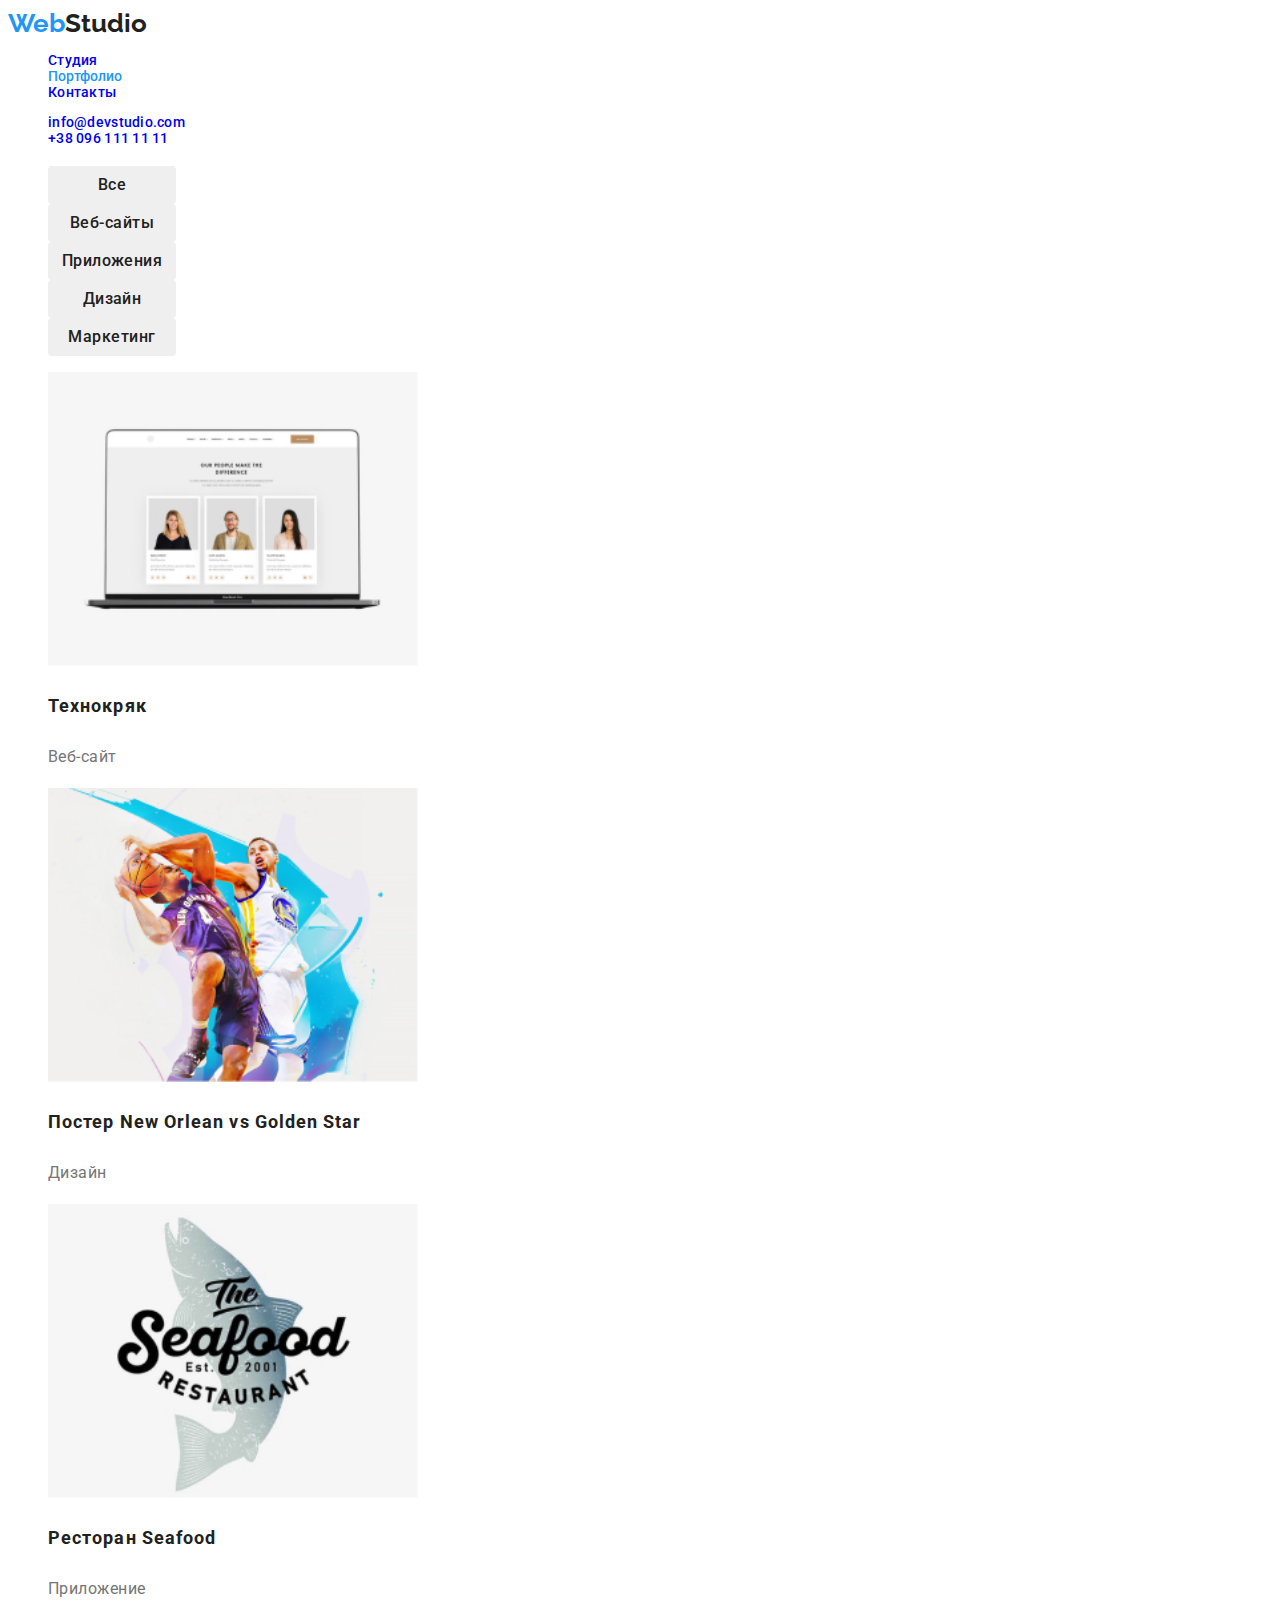
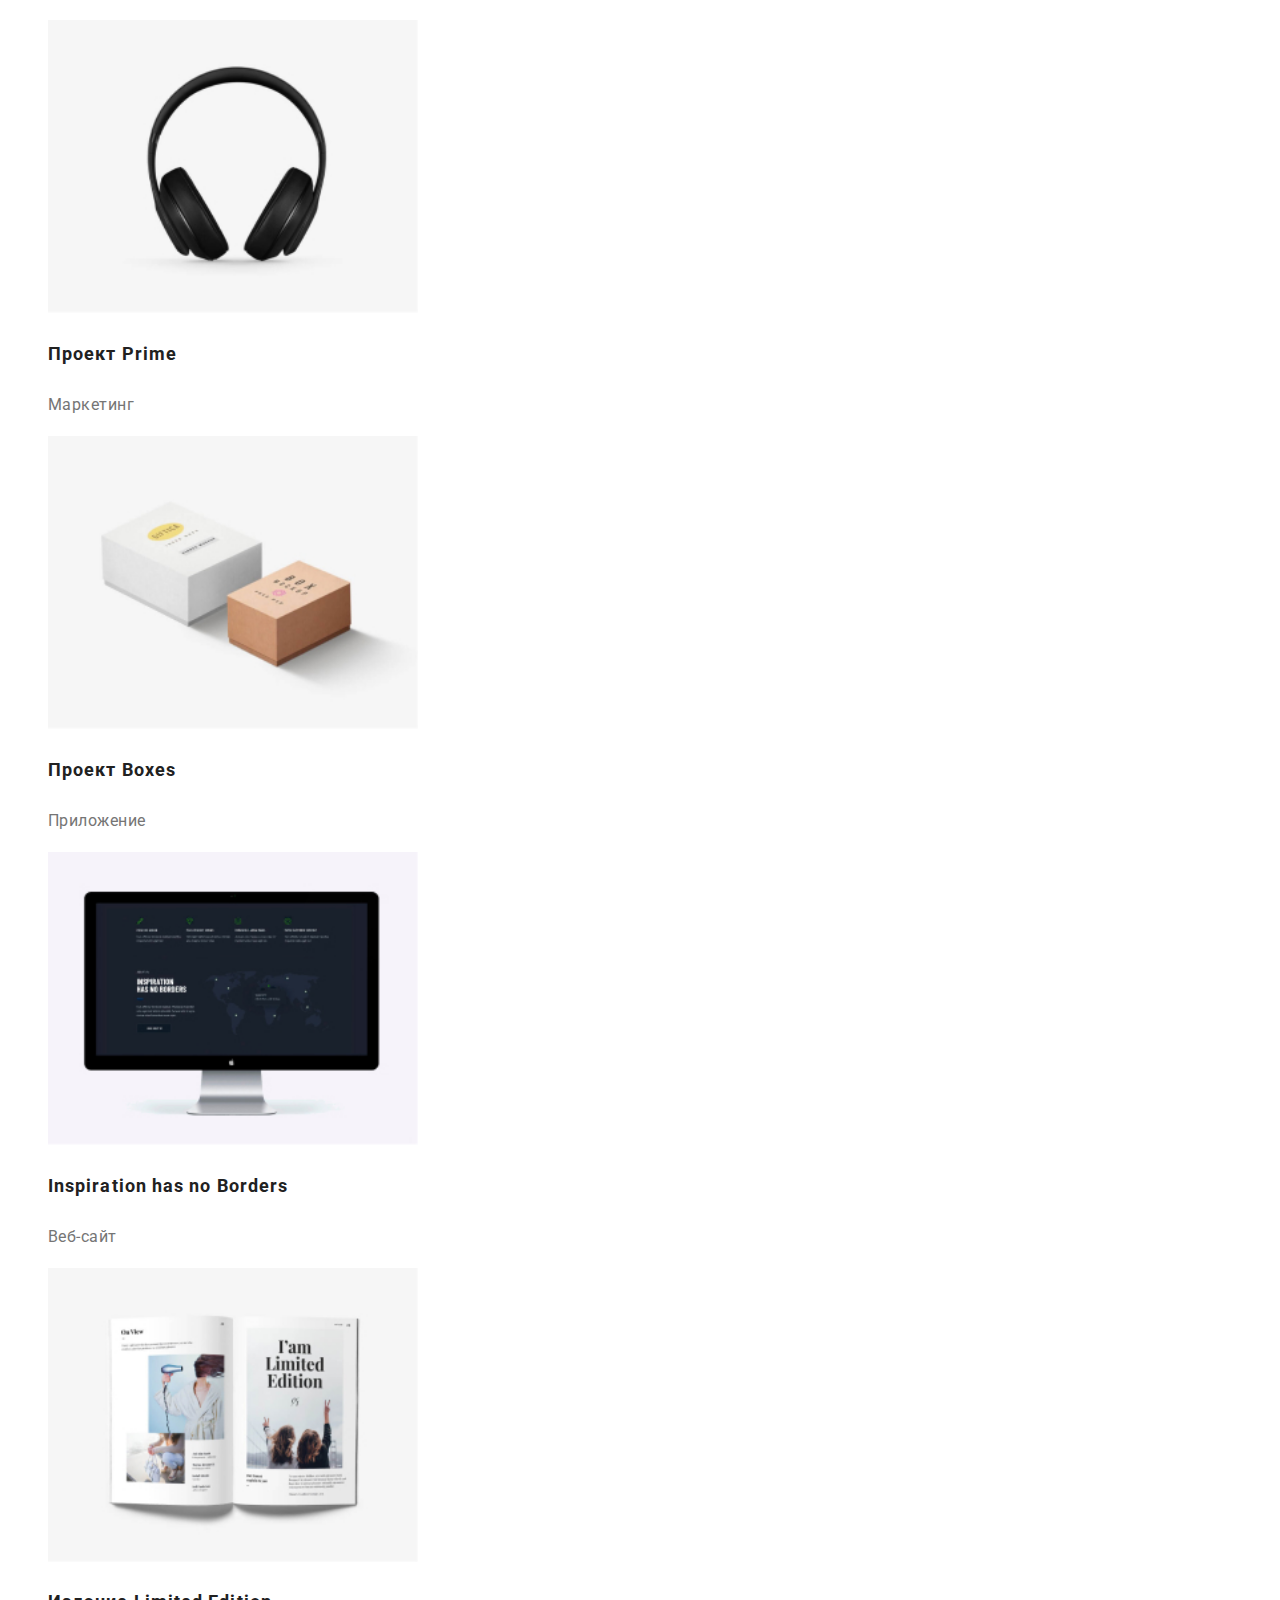
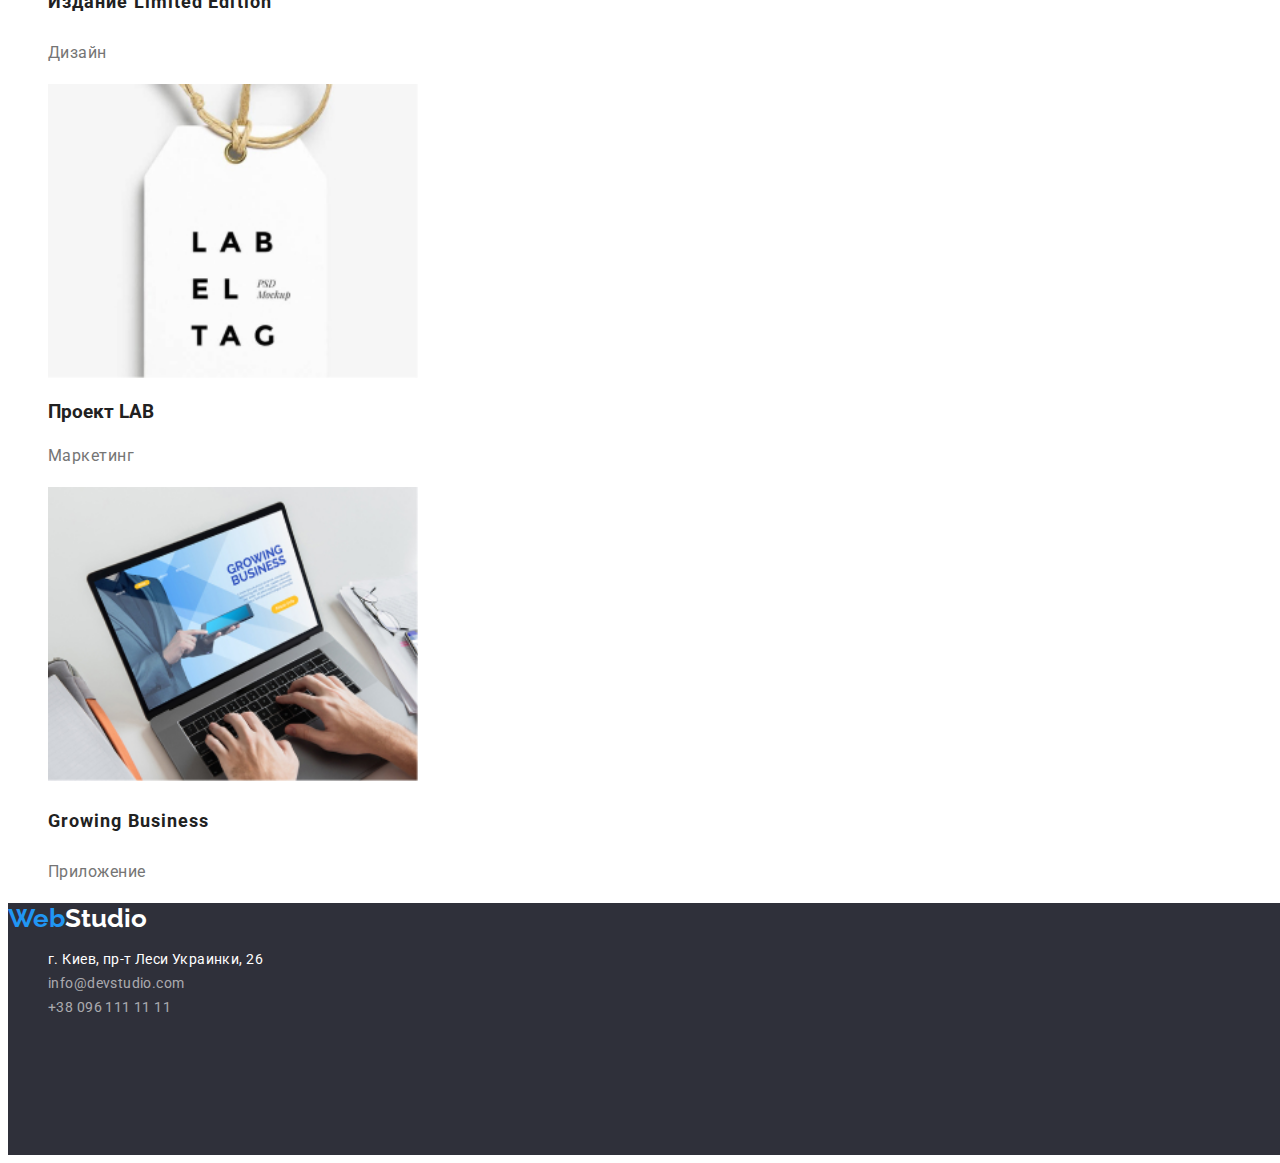
==== portfolio.html @ 44253e72 "hw2 push" ====
<!DOCTYPE html>
<html lang="ru">

<head>
    <meta charset="UTF-8">
    <meta http-equiv="X-UA-Compatible" content="IE=edge">
    <meta name="viewport" content="width=device-width, initial-scale=1.0">
    <link rel="preconnect" href="https://fonts.googleapis.com">
    <link rel="preconnect" href="https://fonts.gstatic.com" crossorigin>
    <link
        href="https://fonts.googleapis.com/css2?family=Raleway:wght@700&family=Roboto:wght@400;500;700;900&display=swap"
        rel="stylesheet">
    <link rel="stylesheet" href="./css/styles.css">
    <title>Document</title>

</head>

<body class="body">
    <header>
        <a class="logo" href="./index.html"><span class="logopart">Web</span>Studio</a>
        <nav>
            <ul class="site-nav">
                <li>
                    <a class="link" href="./index.html">Студия</a>
                </li>
                <li>
                    <a class="link-active" href="./portfolio.html">Портфолио</a>
                </li>
                <li>
                    <a class="link" href="#">Контакты</a>
                </li>
            </ul>
        </nav>
        <ul class="contacts">
            <li>
                <a class="link" href="mailto:info@devstudio.com">info@devstudio.com</a>
            </li>
            <li>
                <a class="link" href="tel:+380961111111">+38 096 111 11 11</a>
            </li>
        </ul>
    </header>

    <main>
        <section>
            <h2>
                <!-- some logic text -->
            </h2>
            <ul class="list">
                <li>
                    <button class="button" type="button">Все</button>
                </li>
                <li>
                    <button class="button" type="button">Веб-сайты</button>
                </li>
                <li>
                    <button class="button" type="button">Приложения</button>
                </li>
                <li>
                    <button class="button" type="button">Дизайн</button>
                </li>
                <li>
                    <button class="button" type="button">Маркетинг</button>
                </li>
            </ul>
        </section>

        <section>
            <ul class="list">
                <li>
                    <img src="./images/technocrack.jpg" alt="лаптоп с открытым вебсайтом" width="370" height="294">
                    <h3 class="card-name">Технокряк</h3>
                    <p class="cards-descr">Веб-сайт</p>
                </li>
                <li>
                    <img src="./images/basketball.jpg" alt="баскетболисты команд New Orlean и Golden Star в прыжке"
                        width="370" height="294">
                    <h3 class="card-name">Постер New Orlean vs Golden Star</h3>
                    <p class="cards-descr">Дизайн</p>
                </li>
                <li>
                    <img src="./images/seafood.jpg" alt="лого ресторана в виде рыбы" width="370" height="294">
                    <h3 class="card-name">Ресторан Seafood</h3>
                    <p class="cards-descr">Приложение</p>
                </li>
                <li>
                    <img src="./images/prime.jpg" alt="полноразмерные черные наушники-чаши" width="370" height="294">
                    <h3 class="card-name">Проект Prime</h3>
                    <p class="cards-descr">Маркетинг</p>
                </li>
                <li>
                    <img src="./images/boxes.jpg" alt="две упаковочные коробки" width="370" height="294">
                    <h3 class="card-name">Проект Boxes</h3>
                    <p class="cards-descr">Приложение</p>
                </li>
                <li>
                    <img src="./images/inspirationsite.jpg" alt="настольный компьютер моноблок с открытым сайтом"
                        width="370" height="294">
                    <h3 class="card-name">Inspiration has no Borders</h3>
                    <p class="cards-descr">Веб-сайт</p>
                </li>
                <li>
                    <img src="./images/limited-edition.jpg" alt="открытый журнал на столе" width="370" height="294">
                    <h3 class="card-name">Издание Limited Edition</h3>
                    <p class="cards-descr">Дизайн</p>
                </li>
                <li>
                    <img src="./images/lab-project.jpg" alt="таг-хенгер с надписью LAB" width="370" height="294">
                    <h3>Проект LAB</h3>
                    <p class="cards-descr">Маркетинг</p>
                </li>
                <li>
                    <img src="./images/growing-business.jpg" alt="руки при работе на лаптопе" width="370" height="294">
                    <h3 class="card-name">Growing Business</h3>
                    <p class="cards-descr">Приложение</p>
                </li>
            </ul>
        </section>
    </main>

    <footer class="footer">
        <a class="logowhite" href="./index.html"><span class="logopart">Web</span>Studio</a>
        <address>
            <ul class="address">
                <li>
                    <a class="address-content" href="http://goo.gl/maps/xrkZVFb56eWxWtfe7" target="_blank"
                        rel="noopener noreferrer">г. Киев,
                        пр-т Леси Украинки, 26</a>
                </li>
                <li>
                    <a class="address-content-secondary" href="mailto:info@devstudio.com">info@devstudio.com</a>
                </li>
                <li>
                    <a class="address-content-secondary" href="tel:+380961111111">+38 096 111 11 11</a>
                </li>
            </ul>
        </address>
    </footer>
</body>

</html>
---- css/styles.css ----
:root {
    --brand-color: #212121;
    --brand-color-hover: #2196F3;
    --brand-color-secondary: #757575;
    --brand-background-color: #2F303A;
    --brand-color-on-background: #ffffff;
}

.header {
    width: 1600px;
    height: 80px;
    left: 0px;
    top: 0px;
}

.body {
    font-family: 'Roboto';
    color: var(--brand-color);
}

.logo {
    color: var(--brand-color);
    font-family: raleway;
    font-weight: 700;
    font-size: 26px;
    text-decoration: none;

}

.logowhite {
    color: var(--brand-color-on-background);
    font-family: raleway;
    font-weight: 700;
    font-size: 26px;
    text-decoration: none;
}

.logopart {
    color: var(--brand-color-hover);
    font-family: raleway;
    font-weight: 700;
    font-size: 26px;
    text-decoration: none;
}

.list {
    list-style: none;
    list-style-type: none;
    text-decoration: none;
}

.link {
    list-style: none;
    list-style-type: none;
    text-decoration: none;
    font-family: 'Roboto';
    font-style: normal;
    font-weight: 500;
    font-size: 14px;
    line-height: 16px;
    letter-spacing: 0.02em;
}

.link:hover {
    color: var(--brand-color-hover);
}

.link:focus {
    color: var(--brand-color-hover);
}

.link-active {
    color: var(--brand-color-hover);
    list-style: none;
    list-style-type: none;
    text-decoration: none;
}

.button {
    color: var(--brand-color);
    font-family: 'Roboto';
    font-style: normal;
    border: none;
    width: 128px;
    height: 38px;
    left: 576px;
    top: 174px;
    border-radius: 4px;
    font-weight: 500;
    font-size: 16px;
    line-height: 26px;
    text-align: center;
    letter-spacing: 0.03em;
}

.button:hover {
    background-color: var(--brand-color-hover);
    color: var(--brand-color-on-background);
    box-shadow: 0px 3px 1px rgba(0, 0, 0, 0.1), 0px 1px 2px rgba(0, 0, 0, 0.08), 0px 2px 2px rgba(0, 0, 0, 0.12);
    border-radius: 4px;
    cursor: pointer;
}

.button:focus {
    color: var(--brand-color-on-background);
    background-color: var(--brand-color-hover);
}

.site-nav {
    font-weight: 500;
    font-size: 14px;
    list-style-type: none;

}

.contacts {
    font-weight: 500;
    font-size: 14px;
    text-decoration: none;
    list-style-type: none;

}

.hero {
    width: 1600px;
    height: 600px;
    left: 0px;
    top: 80px;
    background: var(--brand-background-color);
    color: var(--brand-color-on-background);
}

.hero-text {
    position: absolute;
    width: 696px;
    height: 120px;
    left: 452px;
    top: 280px;
    font-family: 'Roboto';
    font-style: normal;
    font-weight: 900;
    font-size: 44px;
    line-height: 60px;
    text-align: center;
    letter-spacing: 0.06em;
    text-transform: uppercase;
    color: var(--brand-color-on-background)
}

.place-order {
    font-family: Roboto;
    font-weight: 700;
    font-size: 16px;
    border: none;
    position: absolute;
    width: 200px;
    height: 50px;
    left: 700px;
    top: 430px;
    background-color: var(--brand-color-hover);
    color: #ffffff;
    border-radius: 4px;
}

.place-order:hover {
    background-color: var(--brand-color-hover);
    color: #ffffff;
    box-shadow: 0px 3px 1px rgba(0, 0, 0, 0.1), 0px 1px 2px rgba(0, 0, 0, 0.08), 0px 2px 2px rgba(0, 0, 0, 0.12);
    border-radius: 4px;
    cursor: pointer;
}

.place-order:focus {
    background-color: var(--brand-color-hover);
    color: #ffffff;
    box-shadow: 0px 3px 1px rgba(0, 0, 0, 0.1), 0px 1px 2px rgba(0, 0, 0, 0.08), 0px 2px 2px rgba(0, 0, 0, 0.12);
    border-radius: 4px;
}

.qualities {
    font-weight: 700;
    font-size: 14px;
    list-style-type: none;
    color: var(--brand-color);

}

.qualities-descr {
    font-weight: 400;
    font-size: 14px;
    color: var(--brand-color-secondary);
}

.team {
    font-weight: 500;
    font-size: 16px;
}

.position {
    font-weight: 400;
    font-size: 16px;
    color: var(--brand-color-secondary);
}

.footer {
    width: 1600px;
    height: 252px;
    left: 0px;
    top: 2097px;
    background-color: var(--brand-background-color);
    text-decoration: none;
    list-style: none;
    list-style-type: none;
}

.address {
    list-style: none;
    list-style-type: none;
    text-decoration: none;
    color: var(--brand-color-on-background);
    font-weight: 400;
    font-size: 14px;
    line-height: 24px;
    letter-spacing: 0.03em;
}

.address-content {
    color: var(--brand-color-on-background);
    list-style: none;
    list-style-type: none;
    font-style: normal;
    text-decoration: none;
    font-weight: 400;
    font-size: 14px;
    line-height: 24px;
    letter-spacing: 0.03em;
}

.address-content:hover {
    color: var(--brand-color-hover);
}

.address-content:focus {
    color: var(--brand-color-hover);
}

.address-content-secondary {
    color: rgba(255, 255, 255, 0.6);
    list-style: none;
    list-style-type: none;
    font-style: normal;
    text-decoration: none;
    font-weight: 400;
    font-size: 14px;
    line-height: 24px;
    letter-spacing: 0.03em;
}

.address-content-secondary:hover {
    color: var(--brand-color-hover);
}

.address-content-secondary:focus {
    color: var(--brand-color-hover);
}

.card-name {
    font-family: 'Roboto';
    font-style: normal;
    font-weight: 700;
    font-size: 18px;
    line-height: 36px;
    letter-spacing: 0.06em;
}

.cards-descr {
    font-family: 'Roboto';
    font-style: normal;
    font-weight: 400;
    font-size: 16px;
    line-height: 30px;
    letter-spacing: 0.03em;
    color: var(--brand-color-secondary);
}
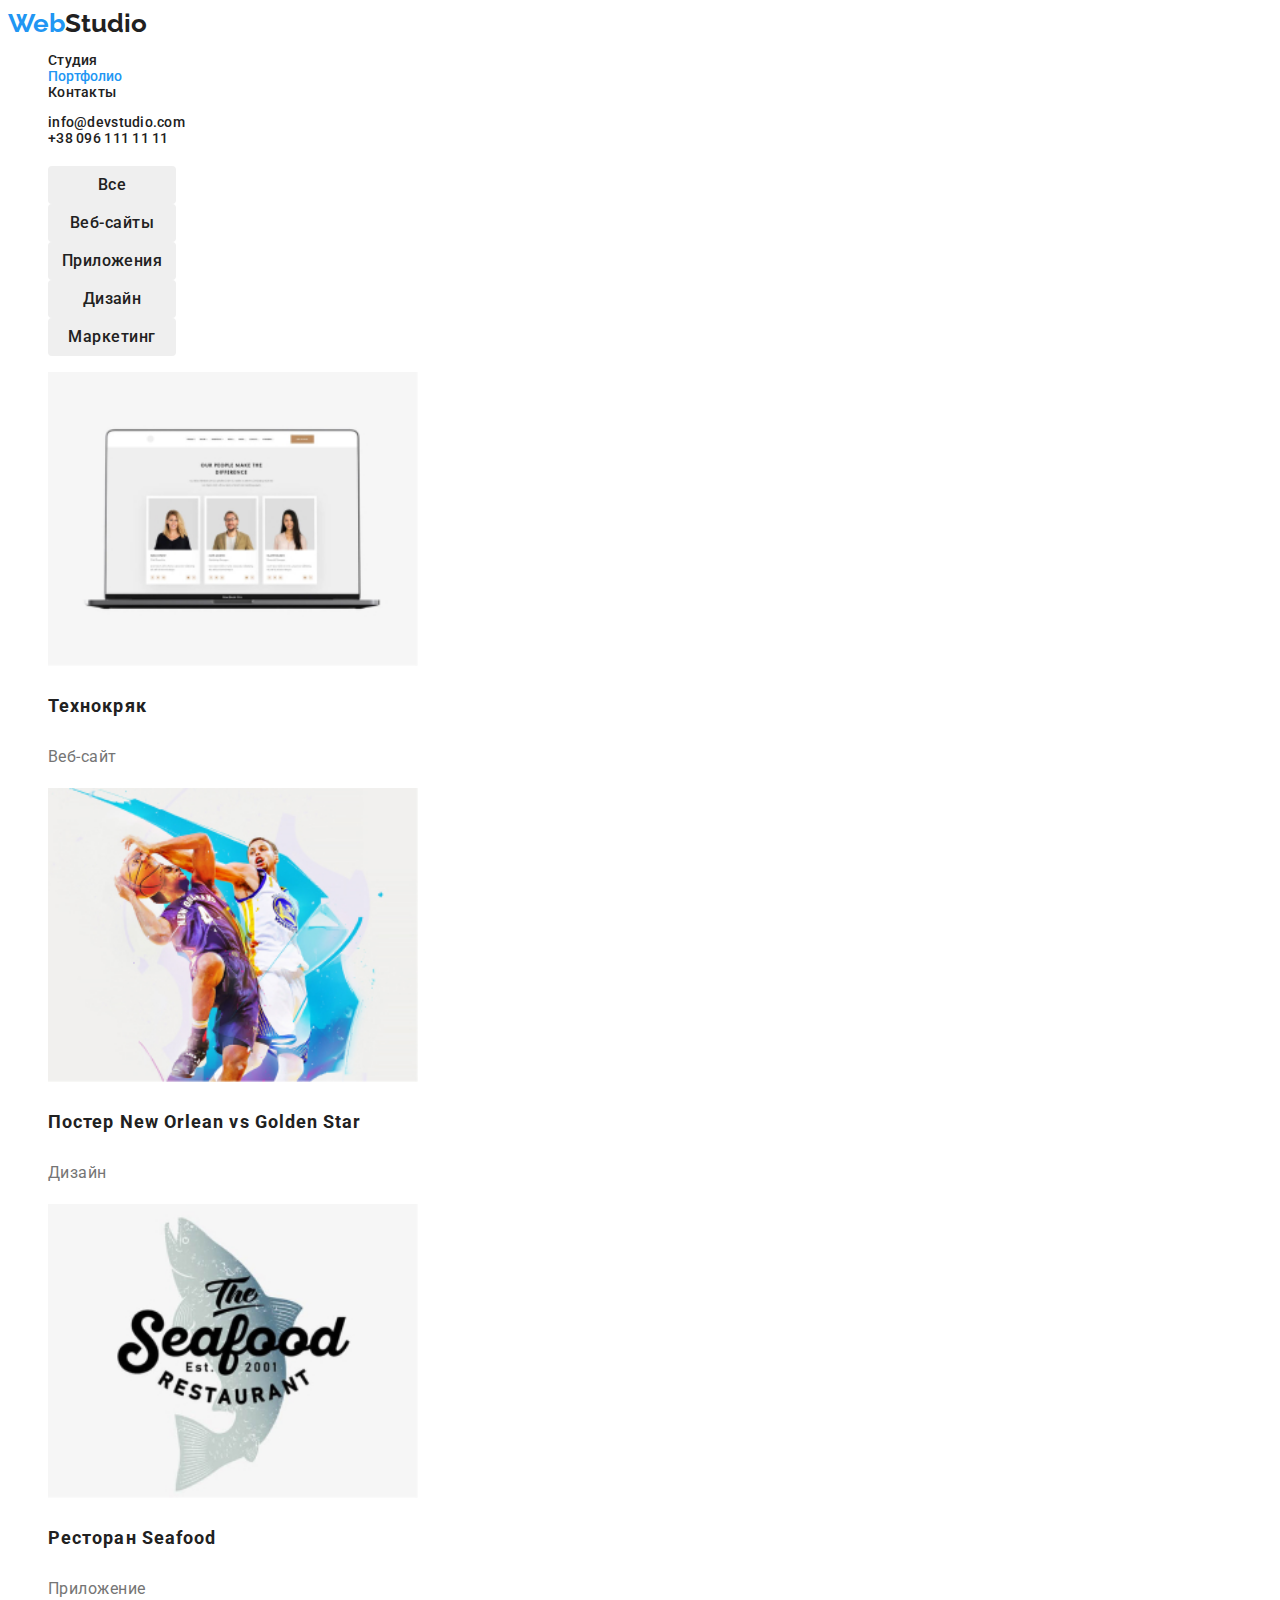
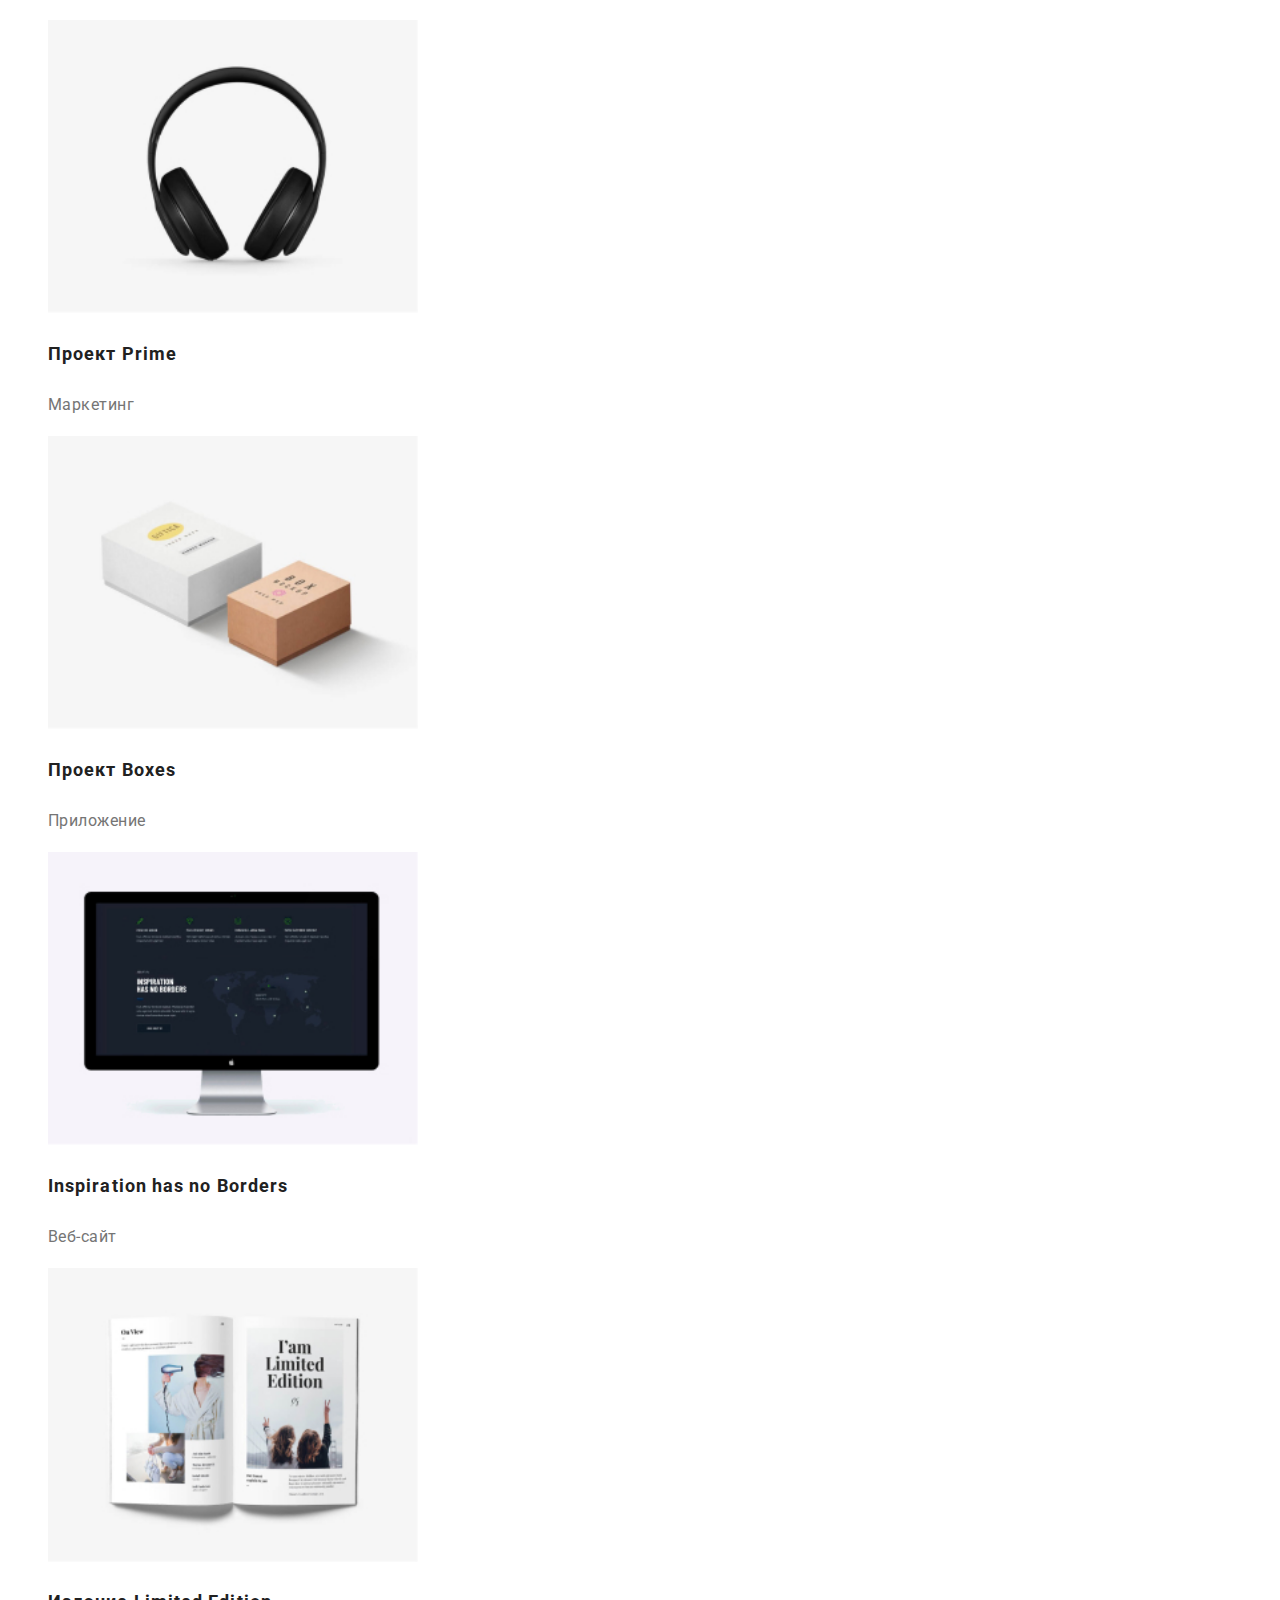
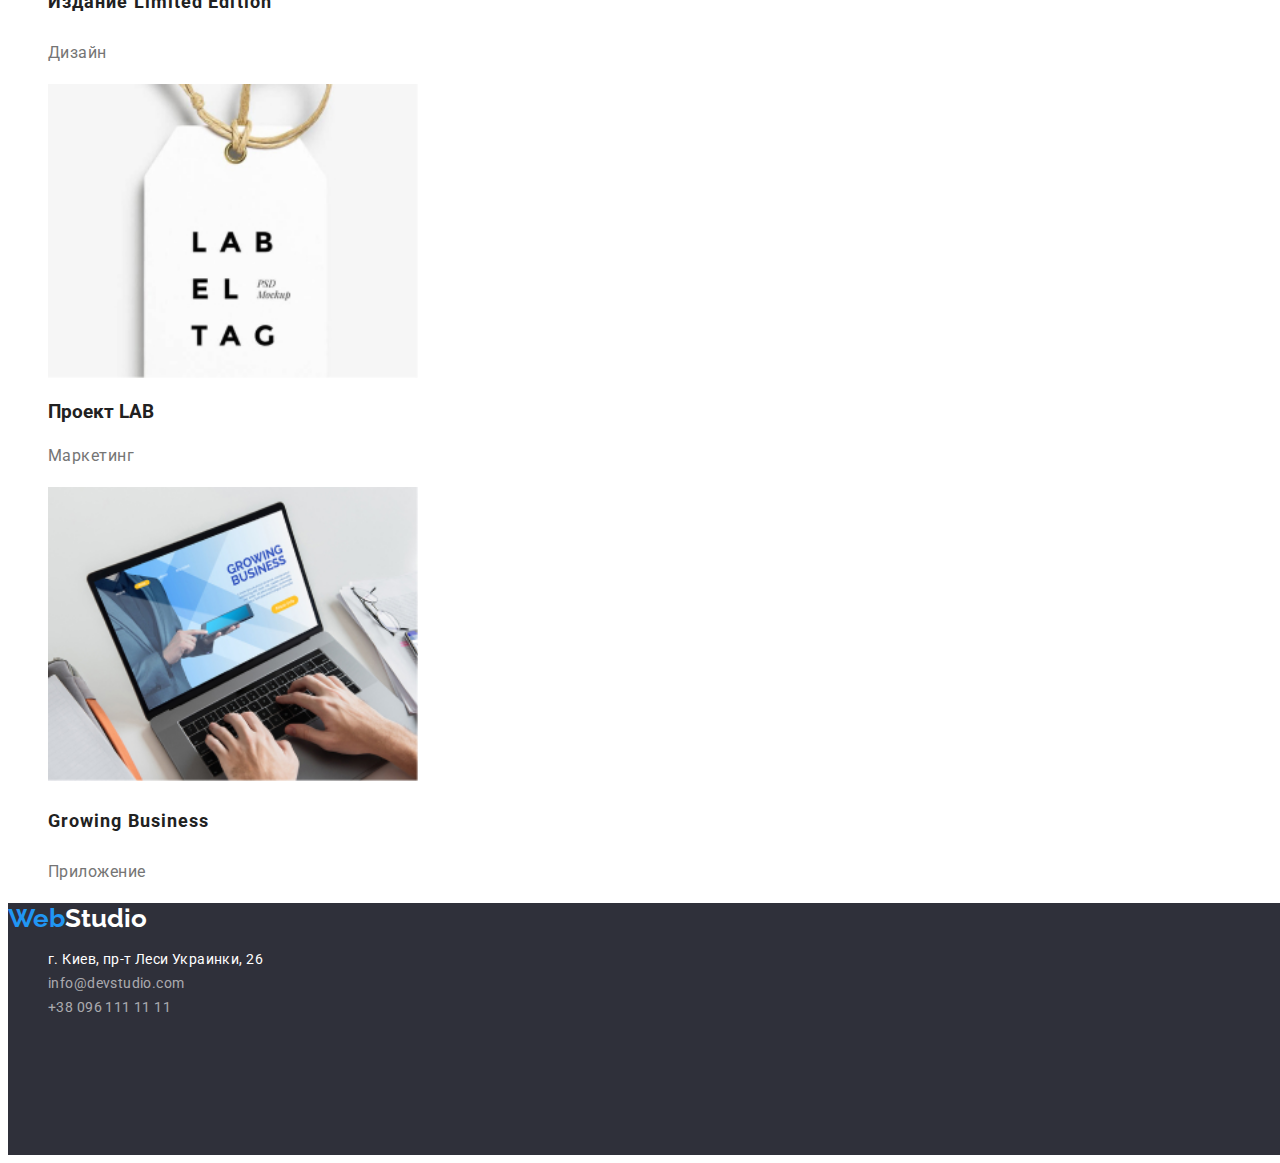
==== commit d73cba27: "hw2 update links" ====
--- a/portfolio.html
+++ b/portfolio.html
@@ -11,7 +11,7 @@
         href="https://fonts.googleapis.com/css2?family=Raleway:wght@700&family=Roboto:wght@400;500;700;900&display=swap"
         rel="stylesheet">
     <link rel="stylesheet" href="./css/styles.css">
-    <title>Document</title>
+    <title>WebStudio Портфолио</title>
 
 </head>
 
--- a/css/styles.css
+++ b/css/styles.css
@@ -59,6 +59,7 @@
     font-size: 14px;
     line-height: 16px;
     letter-spacing: 0.02em;
+    color: var(--brand-color);
 }
 
 .link:hover {
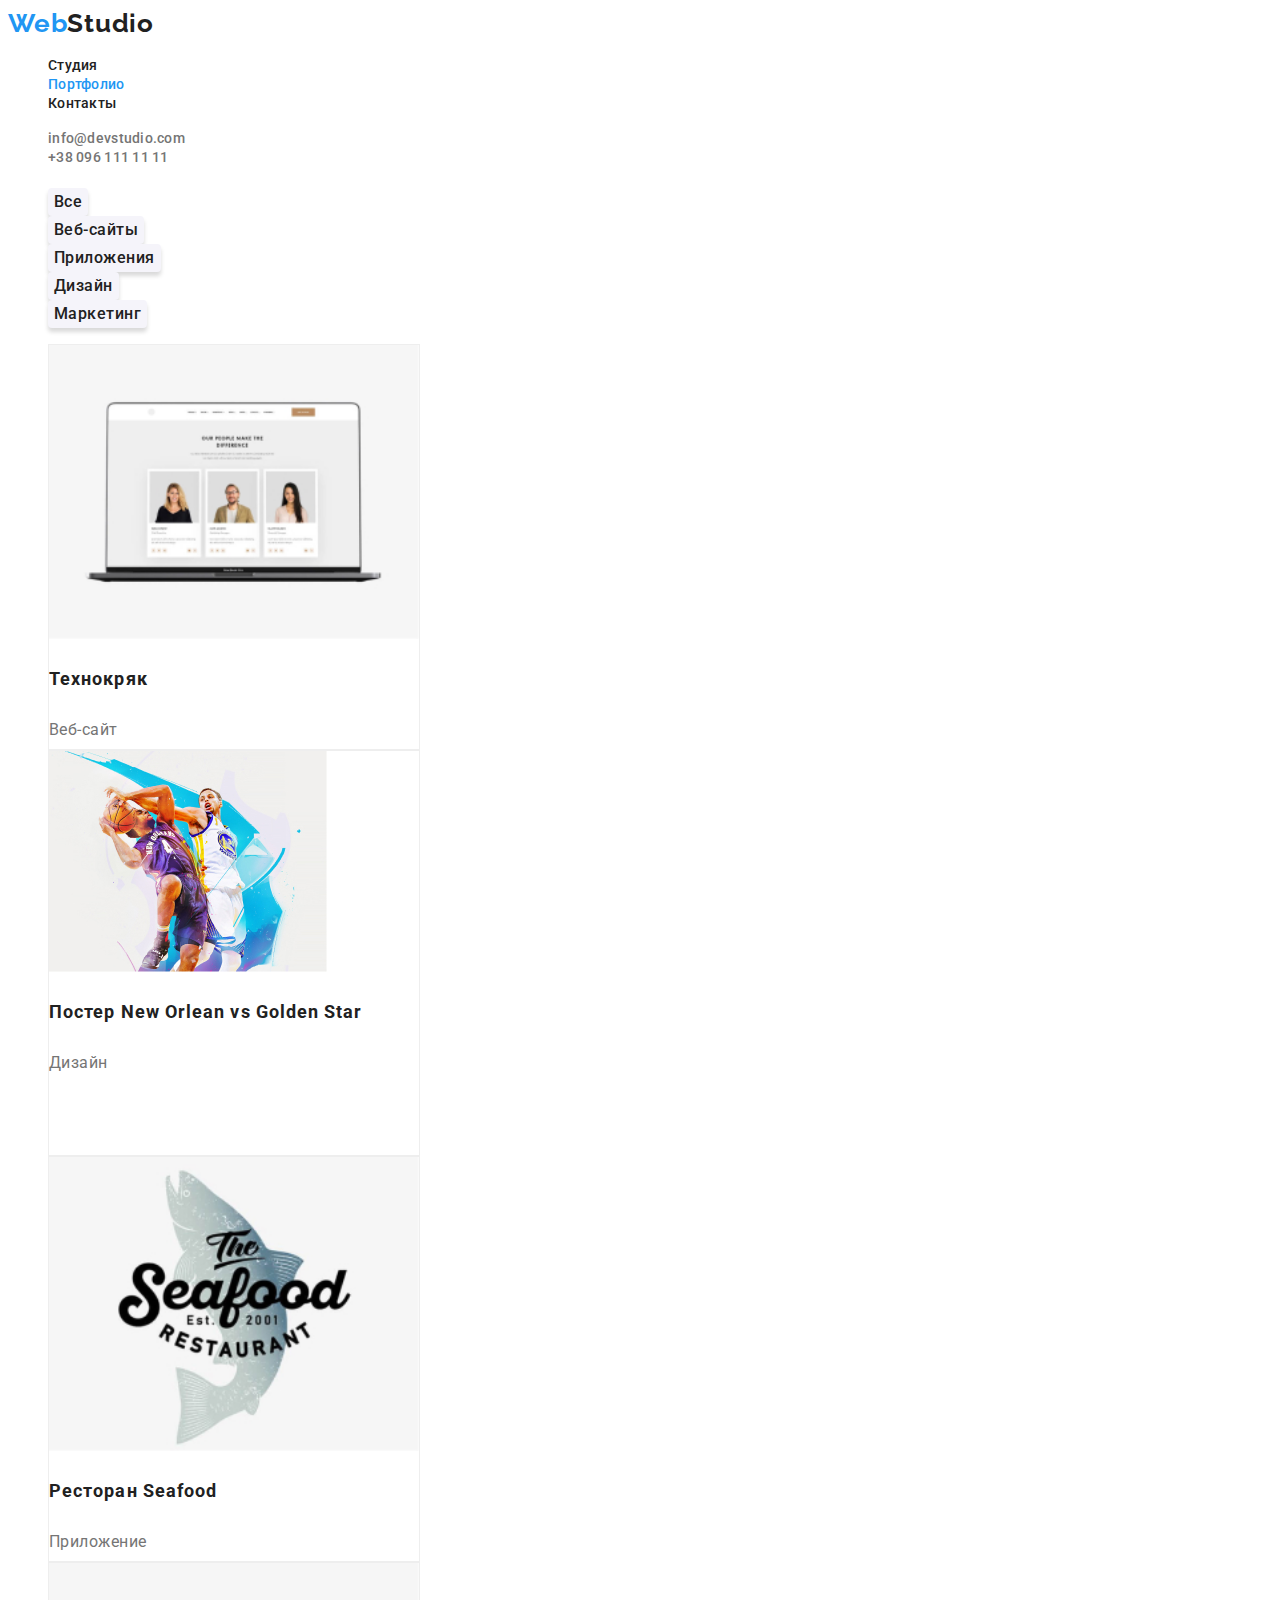
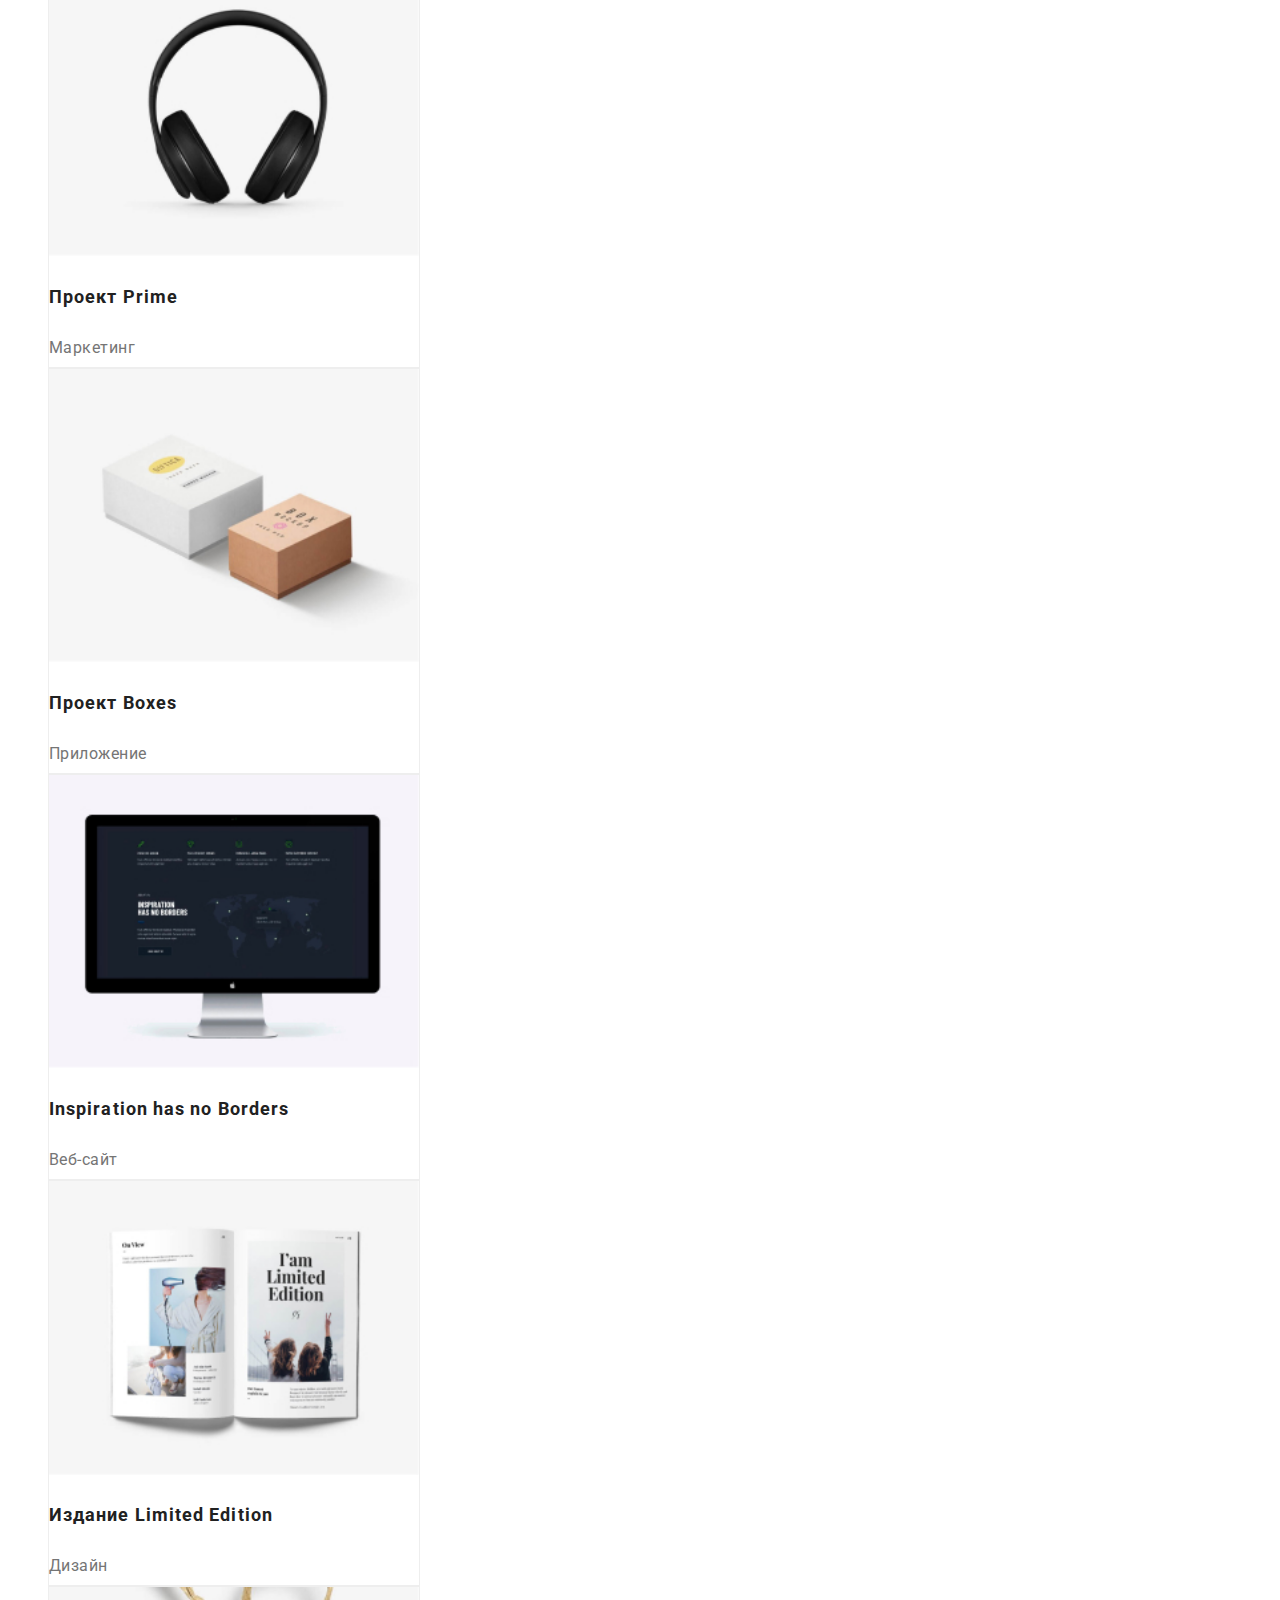
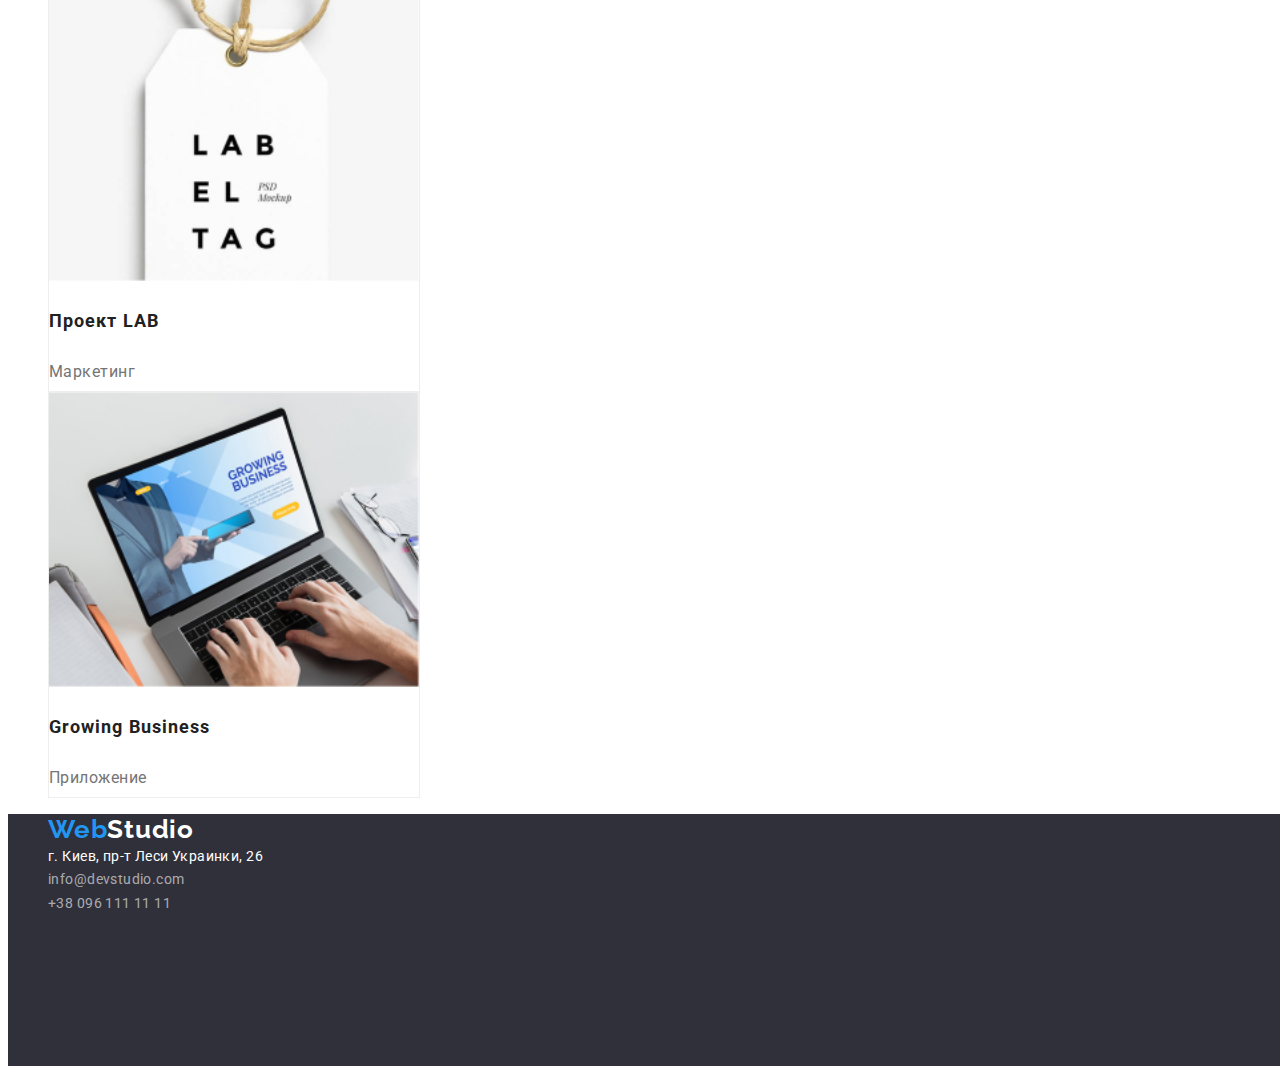
==== commit e3025011: "update HW2" ====
--- a/portfolio.html
+++ b/portfolio.html
@@ -5,136 +5,140 @@
     <meta charset="UTF-8">
     <meta http-equiv="X-UA-Compatible" content="IE=edge">
     <meta name="viewport" content="width=device-width, initial-scale=1.0">
+    <title>WebStudio Портфолио</title>
     <link rel="preconnect" href="https://fonts.googleapis.com">
     <link rel="preconnect" href="https://fonts.gstatic.com" crossorigin>
     <link
         href="https://fonts.googleapis.com/css2?family=Raleway:wght@700&family=Roboto:wght@400;500;700;900&display=swap"
         rel="stylesheet">
     <link rel="stylesheet" href="./css/styles.css">
-    <title>WebStudio Портфолио</title>
-
 </head>
 
-<body class="body">
-    <header>
-        <a class="logo" href="./index.html"><span class="logopart">Web</span>Studio</a>
+<body>
+    <header class="header">
+        <a class="logo" href="./index.html">Web<span class="logopart-black">Studio</span></a>
         <nav>
-            <ul class="site-nav">
+            <ul>
                 <li>
-                    <a class="link" href="./index.html">Студия</a>
+                    <a class="nav" href="./index.html">Студия</a>
                 </li>
                 <li>
-                    <a class="link-active" href="./portfolio.html">Портфолио</a>
+                    <a class="active-page" href="./portfolio.html">Портфолио</a>
                 </li>
                 <li>
-                    <a class="link" href="#">Контакты</a>
+                    <a class="nav" href="./contacts.html">Контакты</a>
                 </li>
             </ul>
         </nav>
-        <ul class="contacts">
+        <ul>
             <li>
-                <a class="link" href="mailto:info@devstudio.com">info@devstudio.com</a>
+                <a class="contacts" href="mailto:info@devstudio.com">info@devstudio.com</a>
             </li>
             <li>
-                <a class="link" href="tel:+380961111111">+38 096 111 11 11</a>
+                <a class="contacts" href="tel:+38096111111">+38 096 111 11 11</a>
             </li>
         </ul>
     </header>
 
     <main>
+        <section class="visually-hidden">
+            <h2>Портфолио навигация</h2>
+        </section>
+        <ul class="list">
+            <li>
+                <button class="buttons-portfolio" type="button">Все</button>
+            </li>
+            <li>
+                <button class="buttons-portfolio" type="button">Веб-сайты</button>
+            </li>
+            <li>
+                <button class="buttons-portfolio" type="button">Приложения</button>
+            </li>
+            <li>
+                <button class="buttons-portfolio" type="button">Дизайн</button>
+            </li>
+            <li>
+                <button class="buttons-portfolio" type="button">Маркетинг</button>
+            </li>
+        </ul>
+        </section>
+
+
         <section>
-            <h2>
-                <!-- some logic text -->
-            </h2>
-            <ul class="list">
-                <li>
-                    <button class="button" type="button">Все</button>
+            <h1 class="visually-hidden">Примеры работ</h1>
+            <ul>
+                <li class="example-card">
+                    <img src="./images/technocrack.jpg" alt="лаптоп с открытым вебсайтом" width="370" height="294">
+                    <h3 class="example-card-name">Технокряк</h3>
+                    <p class="example-card-descr">Веб-сайт</p>
                 </li>
-                <li>
-                    <button class="button" type="button">Веб-сайты</button>
+                <li class="example-card">
+                    <img src="./images/basketball.jpg" alt="баскетболисты команд New Orlean и Golden Star в прыжке">
+                    <h3 class="example-card-name">Постер New Orlean vs Golden Star</h3>
+                    <p class="example-card-descr">Дизайн</p>
                 </li>
-                <li>
-                    <button class="button" type="button">Приложения</button>
+                <li class="example-card">
+                    <img src="./images/seafood.jpg" alt="лого ресторана в виде рыбы" width="370" height="294">
+                    <h3 class="example-card-name">Ресторан Seafood</h3>
+                    <p class="example-card-descr">Приложение</p>
                 </li>
-                <li>
-                    <button class="button" type="button">Дизайн</button>
+                <li class="example-card">
+                    <img src="./images/prime.jpg" alt="полноразмерные черные наушники-чаши" width="370" height="294">
+                    <h3 class="example-card-name">Проект Prime</h3>
+                    <p class="example-card-descr">Маркетинг</p>
                 </li>
-                <li>
-                    <button class="button" type="button">Маркетинг</button>
+                <li class="example-card">
+                    <img src="./images/boxes.jpg" alt="две упаковочные коробки" width="370" height="294">
+                    <h3 class="example-card-name">Проект Boxes</h3>
+                    <p class="example-card-descr">Приложение</p>
+                </li>
+                <li class="example-card">
+                    <img src="./images/inspirationsite.jpg" alt="настольный компьютер моноблок с открытым сайтом"
+                        width="370" height="294">
+                    <h3 class="example-card-name">Inspiration has no Borders</h3>
+                    <p class="example-card-descr">Веб-сайт</p>
+                </li>
+                <li class="example-card">
+                    <img src="./images/limited-edition.jpg" alt="открытый журнал на столе" width="370" height="294">
+                    <h3 class="example-card-name">Издание Limited Edition</h3>
+                    <p class="example-card-descr">Дизайн</p>
+                </li>
+                <li class="example-card">
+                    <img src="./images/lab-project.jpg" alt="таг-хенгер с надписью LAB" width="370" height="294">
+                    <h3 class="example-card-name">Проект LAB</h3>
+                    <p class="example-card-descr">Маркетинг</p>
+                </li>
+                <li class="example-card">
+                    <img src="./images/growing-business.jpg" alt="руки при работе на лаптопе" width="370" height="294">
+                    <h3 class="example-card-name">Growing Business</h3>
+                    <p class="example-card-descr">Приложение</p>
                 </li>
             </ul>
         </section>
 
-        <section>
-            <ul class="list">
-                <li>
-                    <img src="./images/technocrack.jpg" alt="лаптоп с открытым вебсайтом" width="370" height="294">
-                    <h3 class="card-name">Технокряк</h3>
-                    <p class="cards-descr">Веб-сайт</p>
-                </li>
-                <li>
-                    <img src="./images/basketball.jpg" alt="баскетболисты команд New Orlean и Golden Star в прыжке"
-                        width="370" height="294">
-                    <h3 class="card-name">Постер New Orlean vs Golden Star</h3>
-                    <p class="cards-descr">Дизайн</p>
-                </li>
-                <li>
-                    <img src="./images/seafood.jpg" alt="лого ресторана в виде рыбы" width="370" height="294">
-                    <h3 class="card-name">Ресторан Seafood</h3>
-                    <p class="cards-descr">Приложение</p>
-                </li>
-                <li>
-                    <img src="./images/prime.jpg" alt="полноразмерные черные наушники-чаши" width="370" height="294">
-                    <h3 class="card-name">Проект Prime</h3>
-                    <p class="cards-descr">Маркетинг</p>
-                </li>
-                <li>
-                    <img src="./images/boxes.jpg" alt="две упаковочные коробки" width="370" height="294">
-                    <h3 class="card-name">Проект Boxes</h3>
-                    <p class="cards-descr">Приложение</p>
-                </li>
-                <li>
-                    <img src="./images/inspirationsite.jpg" alt="настольный компьютер моноблок с открытым сайтом"
-                        width="370" height="294">
-                    <h3 class="card-name">Inspiration has no Borders</h3>
-                    <p class="cards-descr">Веб-сайт</p>
-                </li>
-                <li>
-                    <img src="./images/limited-edition.jpg" alt="открытый журнал на столе" width="370" height="294">
-                    <h3 class="card-name">Издание Limited Edition</h3>
-                    <p class="cards-descr">Дизайн</p>
-                </li>
-                <li>
-                    <img src="./images/lab-project.jpg" alt="таг-хенгер с надписью LAB" width="370" height="294">
-                    <h3>Проект LAB</h3>
-                    <p class="cards-descr">Маркетинг</p>
-                </li>
-                <li>
-                    <img src="./images/growing-business.jpg" alt="руки при работе на лаптопе" width="370" height="294">
-                    <h3 class="card-name">Growing Business</h3>
-                    <p class="cards-descr">Приложение</p>
-                </li>
-            </ul>
-        </section>
     </main>
+    <footer>
+        <ul>
+            <li>
+                <a class="logo" href="./index.html">Web<span class="logopart-white">Studio</span></a>
+                <address><a class="address" href="https://goo.gl/maps/pX6Tc8cu8p1majoq9" target="_blank"
+                        rel="noopener noreferrer">г.
+                        Киев, пр-т
+                        Леси Украинки,
+                        26</>
+                </address>
+            </li>
+            <li>
+                <a class="footer-contacts" href="mailto:info@devstudio.com">info@devstudio.com</a>
+            </li>
+            <li>
+                <a class="footer-contacts" href="tel:+380961111111">+38 096 111 11 11</a>
+            </li>
+        </ul>
 
-    <footer class="footer">
-        <a class="logowhite" href="./index.html"><span class="logopart">Web</span>Studio</a>
-        <address>
-            <ul class="address">
-                <li>
-                    <a class="address-content" href="http://goo.gl/maps/xrkZVFb56eWxWtfe7" target="_blank"
-                        rel="noopener noreferrer">г. Киев,
-                        пр-т Леси Украинки, 26</a>
-                </li>
-                <li>
-                    <a class="address-content-secondary" href="mailto:info@devstudio.com">info@devstudio.com</a>
-                </li>
-                <li>
-                    <a class="address-content-secondary" href="tel:+380961111111">+38 096 111 11 11</a>
-                </li>
-            </ul>
-        </address>
+
+
+
     </footer>
 </body>
 
--- a/css/styles.css
+++ b/css/styles.css
@@ -1,285 +1,258 @@
 :root {
-    --brand-color: #212121;
-    --brand-color-hover: #2196F3;
-    --brand-color-secondary: #757575;
-    --brand-background-color: #2F303A;
-    --brand-color-on-background: #ffffff;
-}
-
-.header {
-    width: 1600px;
-    height: 80px;
-    left: 0px;
-    top: 0px;
-}
-
-.body {
-    font-family: 'Roboto';
-    color: var(--brand-color);
-}
-
-.logo {
-    color: var(--brand-color);
-    font-family: raleway;
-    font-weight: 700;
-    font-size: 26px;
+    --primary-color: #212121;
+    --secondary-color: #757575;
+    --tertiary-color: #FFFFFF;
+    --background-color-primary: #E5E5E5;
+    --background-color-secondary: #F5F4FA;
+    --background-color-footer: #2F303A;
+    --accent-color: #2196F3;
+}
+
+* {
+    color: var(--primary-color);
+    font-family: "Roboto", "Sans serif";
     text-decoration: none;
-
-}
-
-.logowhite {
-    color: var(--brand-color-on-background);
-    font-family: raleway;
-    font-weight: 700;
-    font-size: 26px;
-    text-decoration: none;
-}
-
-.logopart {
-    color: var(--brand-color-hover);
-    font-family: raleway;
-    font-weight: 700;
-    font-size: 26px;
-    text-decoration: none;
-}
-
-.list {
     list-style: none;
     list-style-type: none;
-    text-decoration: none;
-}
-
-.link {
-    list-style: none;
-    list-style-type: none;
-    text-decoration: none;
-    font-family: 'Roboto';
-    font-style: normal;
-    font-weight: 500;
-    font-size: 14px;
-    line-height: 16px;
+}
+
+a:hover,
+a:focus {
+    color: var(--accent-color);
+}
+
+.logo {
+    font-family: 'Raleway';
+    font-style: normal;
+    font-weight: 700;
+    font-size: 26px;
+    line-height: 1.19em;
+    letter-spacing: 0.03em;
+    color: var(--accent-color);
+}
+
+.logopart-black {
+    font-family: 'Raleway';
+    color: var(--primary-color);
+}
+
+.logopart-white {
+    font-family: 'Raleway';
+    color: var(--tertiary-color);
+}
+
+.header {
+    width: 1600px;
+    height: 80px;
+    background-color: var(--tertiary-color);
+    margin-bottom: 100px;
+}
+
+.nav {
+    font-weight: 500;
+    font-size: 14px;
+    line-height: 1.14em;
     letter-spacing: 0.02em;
-    color: var(--brand-color);
-}
-
-.link:hover {
-    color: var(--brand-color-hover);
-}
-
-.link:focus {
-    color: var(--brand-color-hover);
-}
-
-.link-active {
-    color: var(--brand-color-hover);
-    list-style: none;
-    list-style-type: none;
-    text-decoration: none;
-}
-
-.button {
-    color: var(--brand-color);
-    font-family: 'Roboto';
-    font-style: normal;
-    border: none;
-    width: 128px;
-    height: 38px;
-    left: 576px;
-    top: 174px;
-    border-radius: 4px;
-    font-weight: 500;
-    font-size: 16px;
-    line-height: 26px;
-    text-align: center;
-    letter-spacing: 0.03em;
-}
-
-.button:hover {
-    background-color: var(--brand-color-hover);
-    color: var(--brand-color-on-background);
-    box-shadow: 0px 3px 1px rgba(0, 0, 0, 0.1), 0px 1px 2px rgba(0, 0, 0, 0.08), 0px 2px 2px rgba(0, 0, 0, 0.12);
-    border-radius: 4px;
-    cursor: pointer;
-}
-
-.button:focus {
-    color: var(--brand-color-on-background);
-    background-color: var(--brand-color-hover);
-}
-
-.site-nav {
-    font-weight: 500;
-    font-size: 14px;
-    list-style-type: none;
-
+    color: var(--primary-color)
 }
 
 .contacts {
     font-weight: 500;
     font-size: 14px;
-    text-decoration: none;
-    list-style-type: none;
-
+    line-height: 1.14em;
+    letter-spacing: 0.02em;
+    color: var(--secondary-color)
+}
+
+.active-page {
+    font-weight: 500;
+    font-size: 14px;
+    line-height: 1.14em;
+    letter-spacing: 0.02em;
+    color: var(--accent-color);
+}
+
+.hero-background {
+    width: 1600px;
+    height: 200px;
+    background: var(--background-color-footer);
 }
 
 .hero {
-    width: 1600px;
-    height: 600px;
-    left: 0px;
-    top: 80px;
-    background: var(--brand-background-color);
-    color: var(--brand-color-on-background);
-}
-
-.hero-text {
-    position: absolute;
-    width: 696px;
-    height: 120px;
-    left: 452px;
-    top: 280px;
-    font-family: 'Roboto';
-    font-style: normal;
     font-weight: 900;
     font-size: 44px;
-    line-height: 60px;
+    line-height: 1.36em;
     text-align: center;
     letter-spacing: 0.06em;
     text-transform: uppercase;
-    color: var(--brand-color-on-background)
-}
-
-.place-order {
-    font-family: Roboto;
-    font-weight: 700;
-    font-size: 16px;
+    color: var(--tertiary-color);
+}
+
+.button {
+    color: var(--tertiary-color);
+    background-color: var(--accent-color);
+    font-style: normal;
+    font-weight: 700;
+    font-size: 16px;
+    line-height: 1.87em;
+    display: flex;
+    align-items: center;
+    text-align: center;
+    letter-spacing: 0.06em;
+    box-shadow: 0px 4px 4px rgba(0, 0, 0, 0.15);
+    border-radius: 4px;
     border: none;
+}
+
+.button:hover,
+.button:focus {
+    background-color: var(--secondary-color);
+    cursor: pointer;
+}
+
+.buttons-portfolio {
+    background-color: var(--background-color-secondary);
+    font-style: normal;
+    font-weight: 500;
+    font-size: 16px;
+    line-height: 1.62em;
+    display: inline-flexbox;
+    align-items: center;
+    text-align: center;
+    letter-spacing: 0.03em;
+    box-shadow: 0px 4px 4px rgba(0, 0, 0, 0.15);
+    border-radius: 4px;
+    border: none;
+}
+
+.buttons-portfolio:hover,
+.buttons-portfolio:focus {
+    background-color: var(--accent-color);
+    color: var(--tertiary-color);
+    cursor: pointer;
+}
+
+.visually-hidden {
     position: absolute;
-    width: 200px;
-    height: 50px;
-    left: 700px;
-    top: 430px;
-    background-color: var(--brand-color-hover);
-    color: #ffffff;
-    border-radius: 4px;
-}
-
-.place-order:hover {
-    background-color: var(--brand-color-hover);
-    color: #ffffff;
-    box-shadow: 0px 3px 1px rgba(0, 0, 0, 0.1), 0px 1px 2px rgba(0, 0, 0, 0.08), 0px 2px 2px rgba(0, 0, 0, 0.12);
-    border-radius: 4px;
-    cursor: pointer;
-}
-
-.place-order:focus {
-    background-color: var(--brand-color-hover);
-    color: #ffffff;
-    box-shadow: 0px 3px 1px rgba(0, 0, 0, 0.1), 0px 1px 2px rgba(0, 0, 0, 0.08), 0px 2px 2px rgba(0, 0, 0, 0.12);
-    border-radius: 4px;
-}
-
-.qualities {
-    font-weight: 700;
-    font-size: 14px;
-    list-style-type: none;
-    color: var(--brand-color);
-
-}
-
-.qualities-descr {
-    font-weight: 400;
-    font-size: 14px;
-    color: var(--brand-color-secondary);
-}
-
-.team {
-    font-weight: 500;
-    font-size: 16px;
-}
-
-.position {
-    font-weight: 400;
-    font-size: 16px;
-    color: var(--brand-color-secondary);
-}
-
-.footer {
+    width: 1px;
+    height: 1px;
+    margin: -1px;
+    border: 0;
+    padding: 0;
+
+    white-space: nowrap;
+    clip-path: inset(100%);
+    clip: rect(0 0 0 0);
+    overflow: hidden;
+}
+
+.benefits {
+    background-color: var(--background-color-primary);
+    width: 1600px;
+}
+
+.benefits-h {
+    font-weight: 700;
+    font-size: 14px;
+    line-height: 1.14em;
+    letter-spacing: 0.03em;
+    text-transform: uppercase;
+}
+
+.benefits-p {
+    color: var(--secondary-color);
+    font-weight: 400;
+    font-size: 14px;
+    line-height: 1.71em;
+    letter-spacing: 0.03em;
+}
+
+.whatwedo-h {
+    font-weight: 700;
+    font-size: 36px;
+    line-height: 1.16em;
+    text-align: center;
+    letter-spacing: 0.03em;
+}
+
+.our-team {
+    width: 1600px;
+    background-color: var(--background-color-secondary);
+}
+
+.our-team-card {
+    background-color: var(--tertiary-color);
+    box-shadow: 0px 1px 3px rgba(0, 0, 0, 0.12), 0px 1px 1px rgba(0, 0, 0, 0.14), 0px 2px 1px rgba(0, 0, 0, 0.2);
+    border-radius: 0px 0px 4px 4px;
+    width: 270px;
+    height: 368px;
+    left: 215px;
+    top: 1635px;
+}
+
+.our-team-member {
+    font-weight: 500;
+    font-size: 16px;
+    line-height: 1.19em;
+    text-align: center;
+    letter-spacing: 0.03em;
+}
+
+.our-team-member-descr {
+    color: var(--secondary-color);
+    font-weight: 400;
+    font-size: 16px;
+    line-height: 1.19em;
+    text-align: center;
+    letter-spacing: 0.03em;
+}
+
+footer {
+    background-color: var(--background-color-footer);
     width: 1600px;
     height: 252px;
     left: 0px;
     top: 2097px;
-    background-color: var(--brand-background-color);
-    text-decoration: none;
-    list-style: none;
-    list-style-type: none;
 }
 
 .address {
-    list-style: none;
-    list-style-type: none;
-    text-decoration: none;
-    color: var(--brand-color-on-background);
-    font-weight: 400;
-    font-size: 14px;
-    line-height: 24px;
-    letter-spacing: 0.03em;
-}
-
-.address-content {
-    color: var(--brand-color-on-background);
-    list-style: none;
-    list-style-type: none;
-    font-style: normal;
-    text-decoration: none;
-    font-weight: 400;
-    font-size: 14px;
-    line-height: 24px;
-    letter-spacing: 0.03em;
-}
-
-.address-content:hover {
-    color: var(--brand-color-hover);
-}
-
-.address-content:focus {
-    color: var(--brand-color-hover);
-}
-
-.address-content-secondary {
+    color: var(--tertiary-color);
+    font-style: normal;
+    font-weight: 400;
+    font-size: 14px;
+    line-height: 1.71em;
+    letter-spacing: 0.03em;
+}
+
+.footer-contacts {
+    font-weight: 400;
+    font-size: 14px;
+    line-height: 1.71em;
+    letter-spacing: 0.03em;
     color: rgba(255, 255, 255, 0.6);
-    list-style: none;
-    list-style-type: none;
-    font-style: normal;
-    text-decoration: none;
-    font-weight: 400;
-    font-size: 14px;
-    line-height: 24px;
-    letter-spacing: 0.03em;
-}
-
-.address-content-secondary:hover {
-    color: var(--brand-color-hover);
-}
-
-.address-content-secondary:focus {
-    color: var(--brand-color-hover);
-}
-
-.card-name {
-    font-family: 'Roboto';
-    font-style: normal;
+}
+
+.example-card {
+    width: 370px;
+    height: 404px;
+    left: 215px;
+    top: 262px;
+
+    background: var(--tertiary-color);
+    border: 1px solid #EEEEEE;
+}
+
+.example-card-name {
     font-weight: 700;
     font-size: 18px;
-    line-height: 36px;
+    line-height: 2em;
     letter-spacing: 0.06em;
 }
 
-.cards-descr {
-    font-family: 'Roboto';
-    font-style: normal;
-    font-weight: 400;
-    font-size: 16px;
-    line-height: 30px;
-    letter-spacing: 0.03em;
-    color: var(--brand-color-secondary);
+.example-card-descr {
+    color: var(--secondary-color);
+    font-weight: 400;
+    font-size: 16px;
+    line-height: 1.87em;
+    letter-spacing: 0.03em;
 }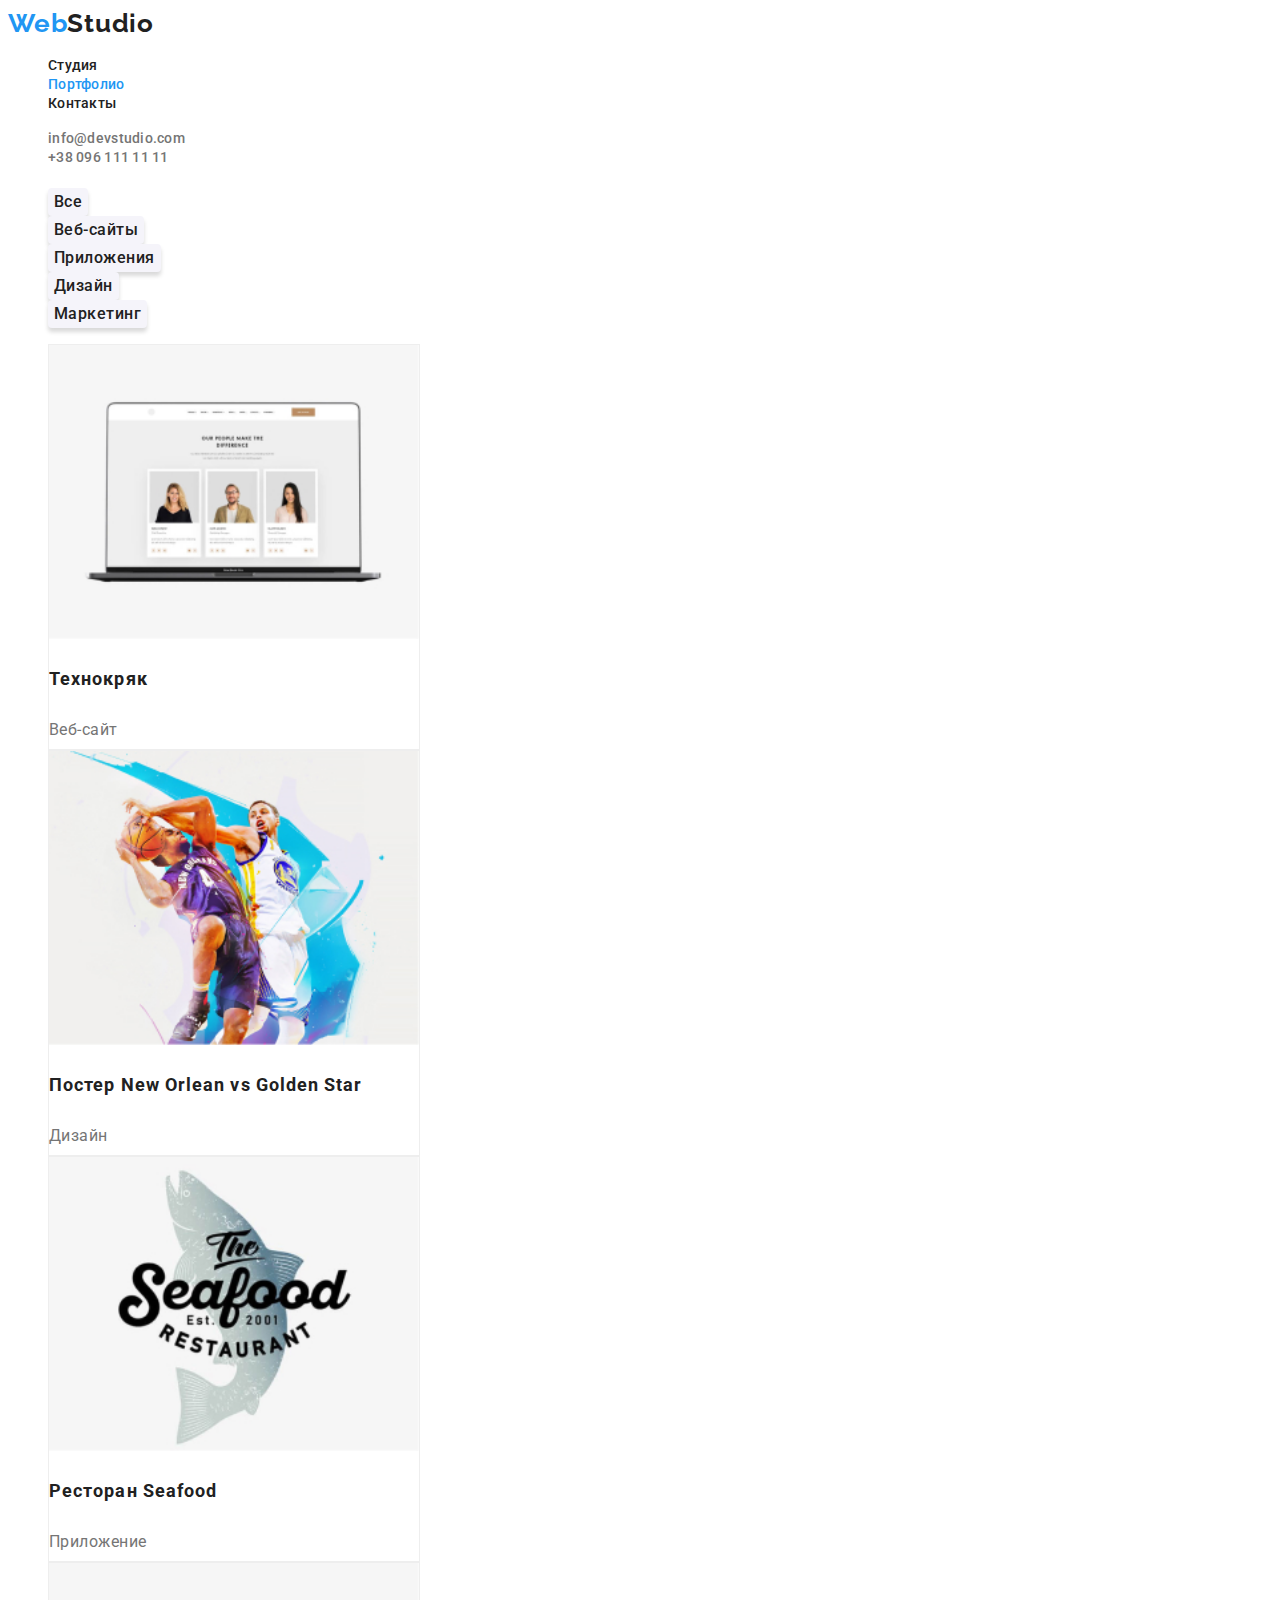
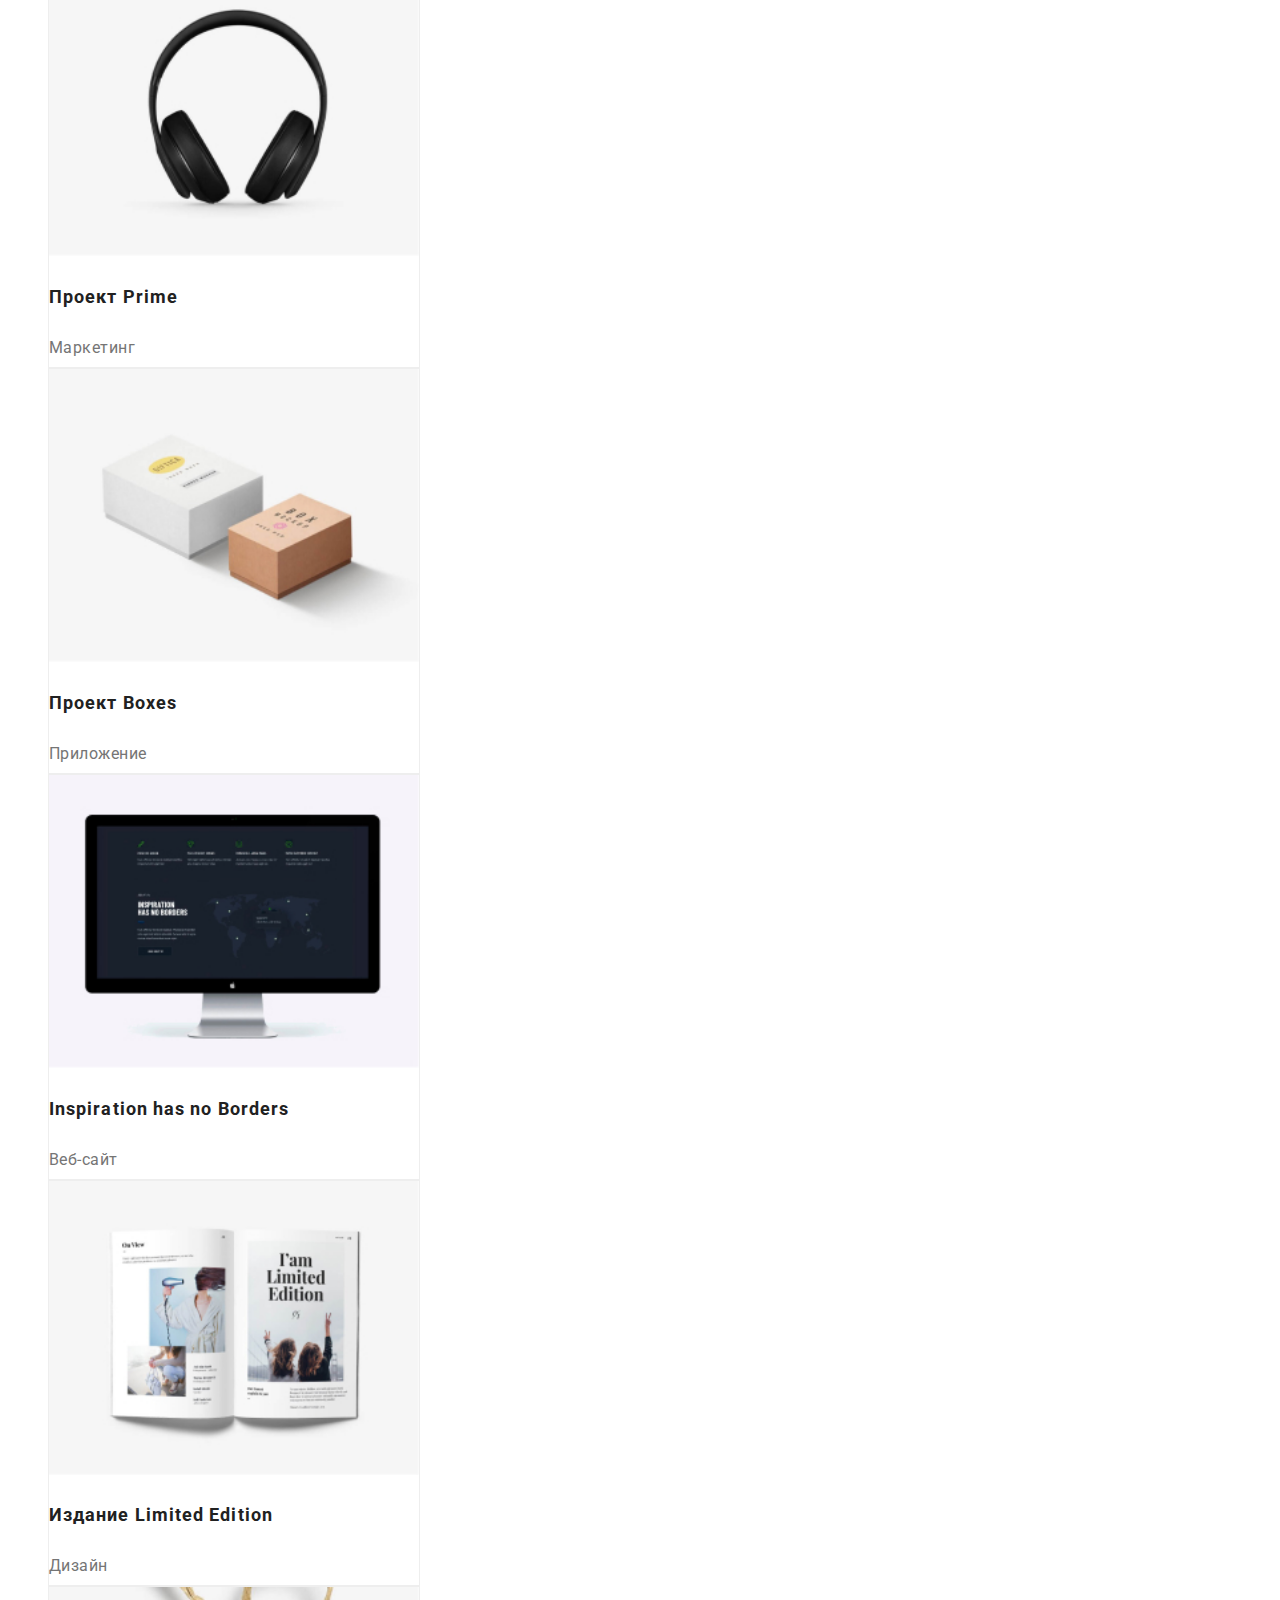
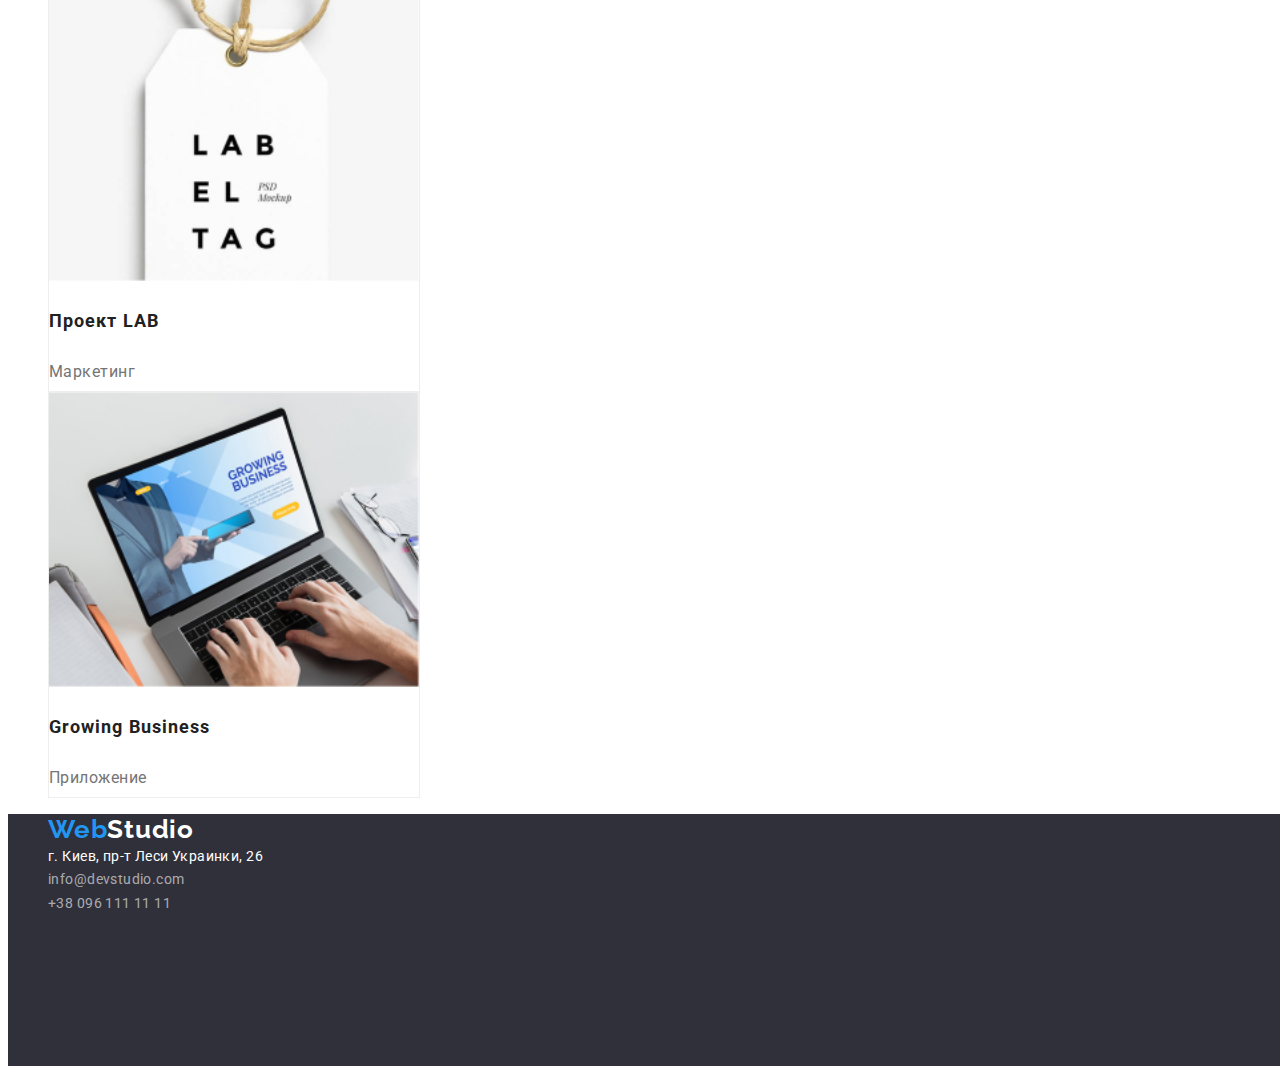
==== commit 36699737: "update hw2" ====
--- a/portfolio.html
+++ b/portfolio.html
@@ -26,7 +26,7 @@
                     <a class="active-page" href="./portfolio.html">Портфолио</a>
                 </li>
                 <li>
-                    <a class="nav" href="./contacts.html">Контакты</a>
+                    <a class="nav" href="#">Контакты</a>
                 </li>
             </ul>
         </nav>
@@ -73,7 +73,8 @@
                     <p class="example-card-descr">Веб-сайт</p>
                 </li>
                 <li class="example-card">
-                    <img src="./images/basketball.jpg" alt="баскетболисты команд New Orlean и Golden Star в прыжке">
+                    <img src="./images/basketball.jpg" alt="баскетболисты команд New Orlean и Golden Star в прыжке"
+                        width="370" height="294">
                     <h3 class="example-card-name">Постер New Orlean vs Golden Star</h3>
                     <p class="example-card-descr">Дизайн</p>
                 </li>
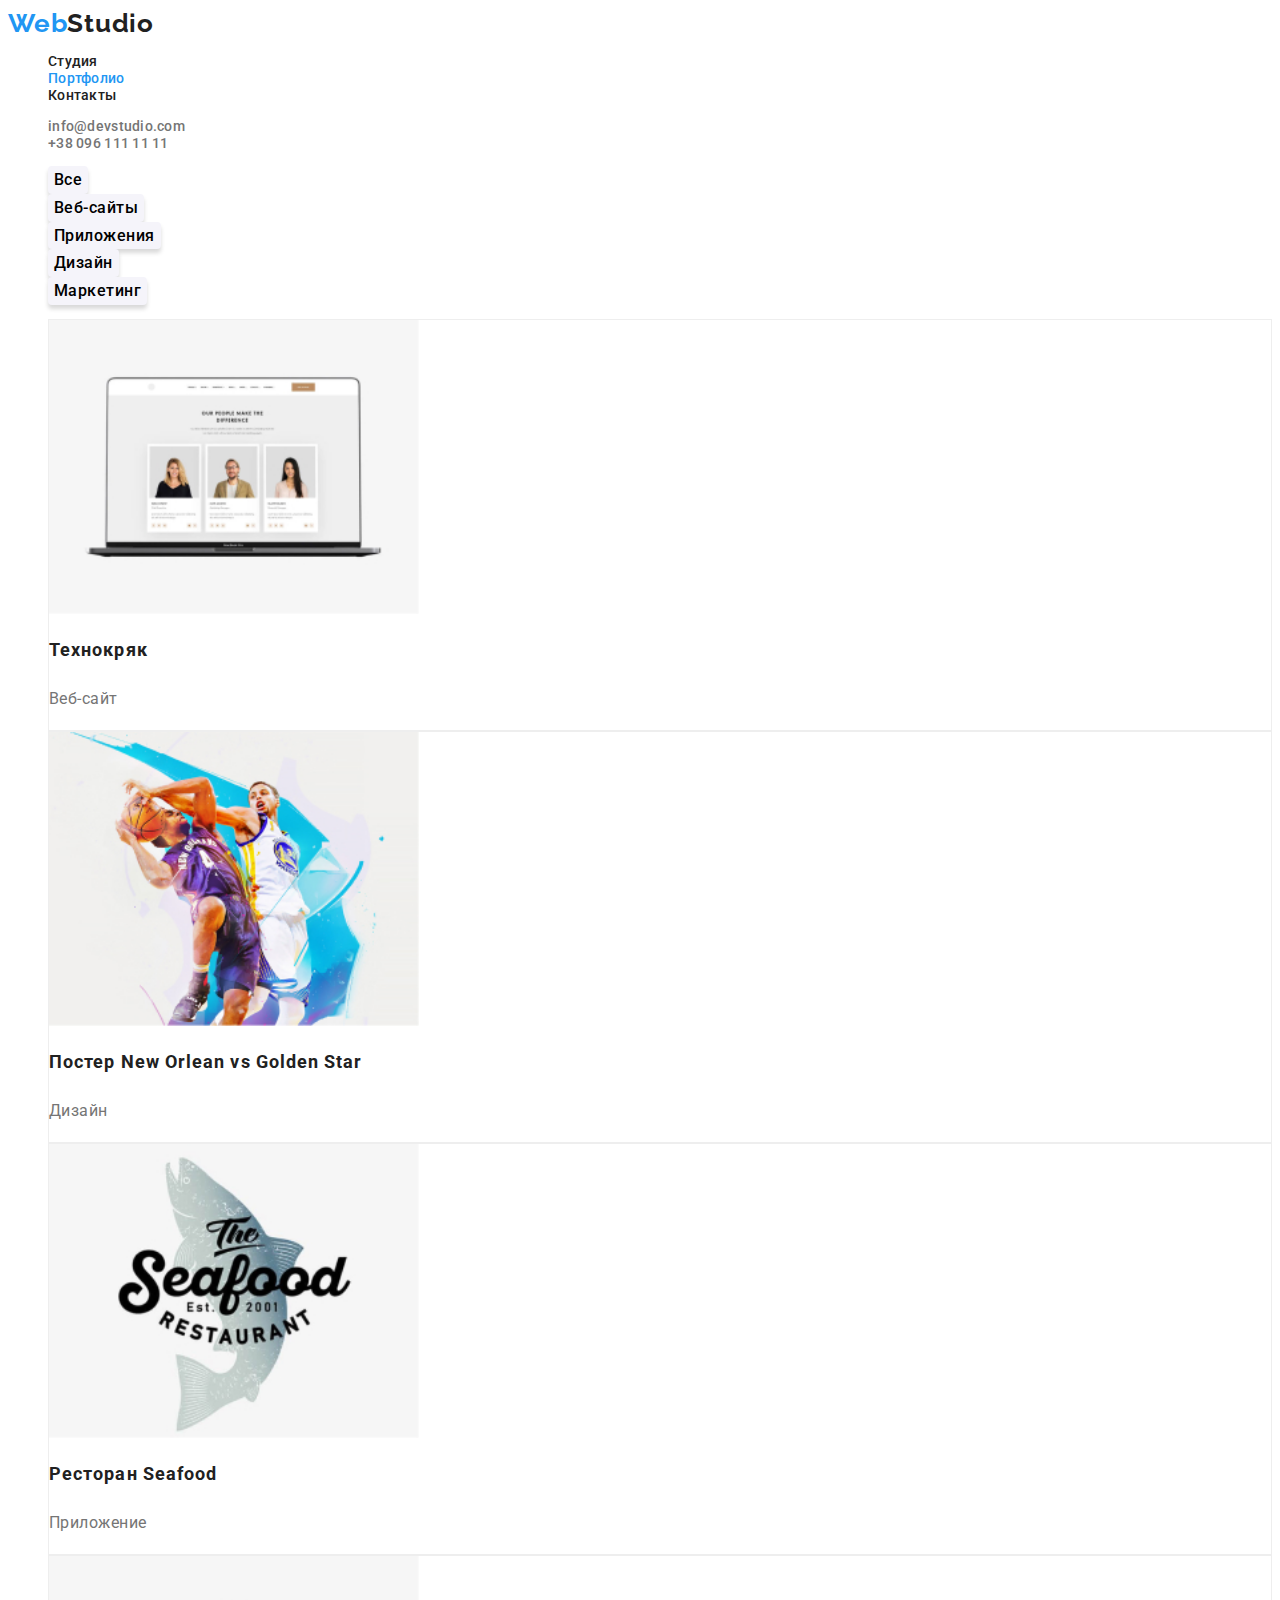
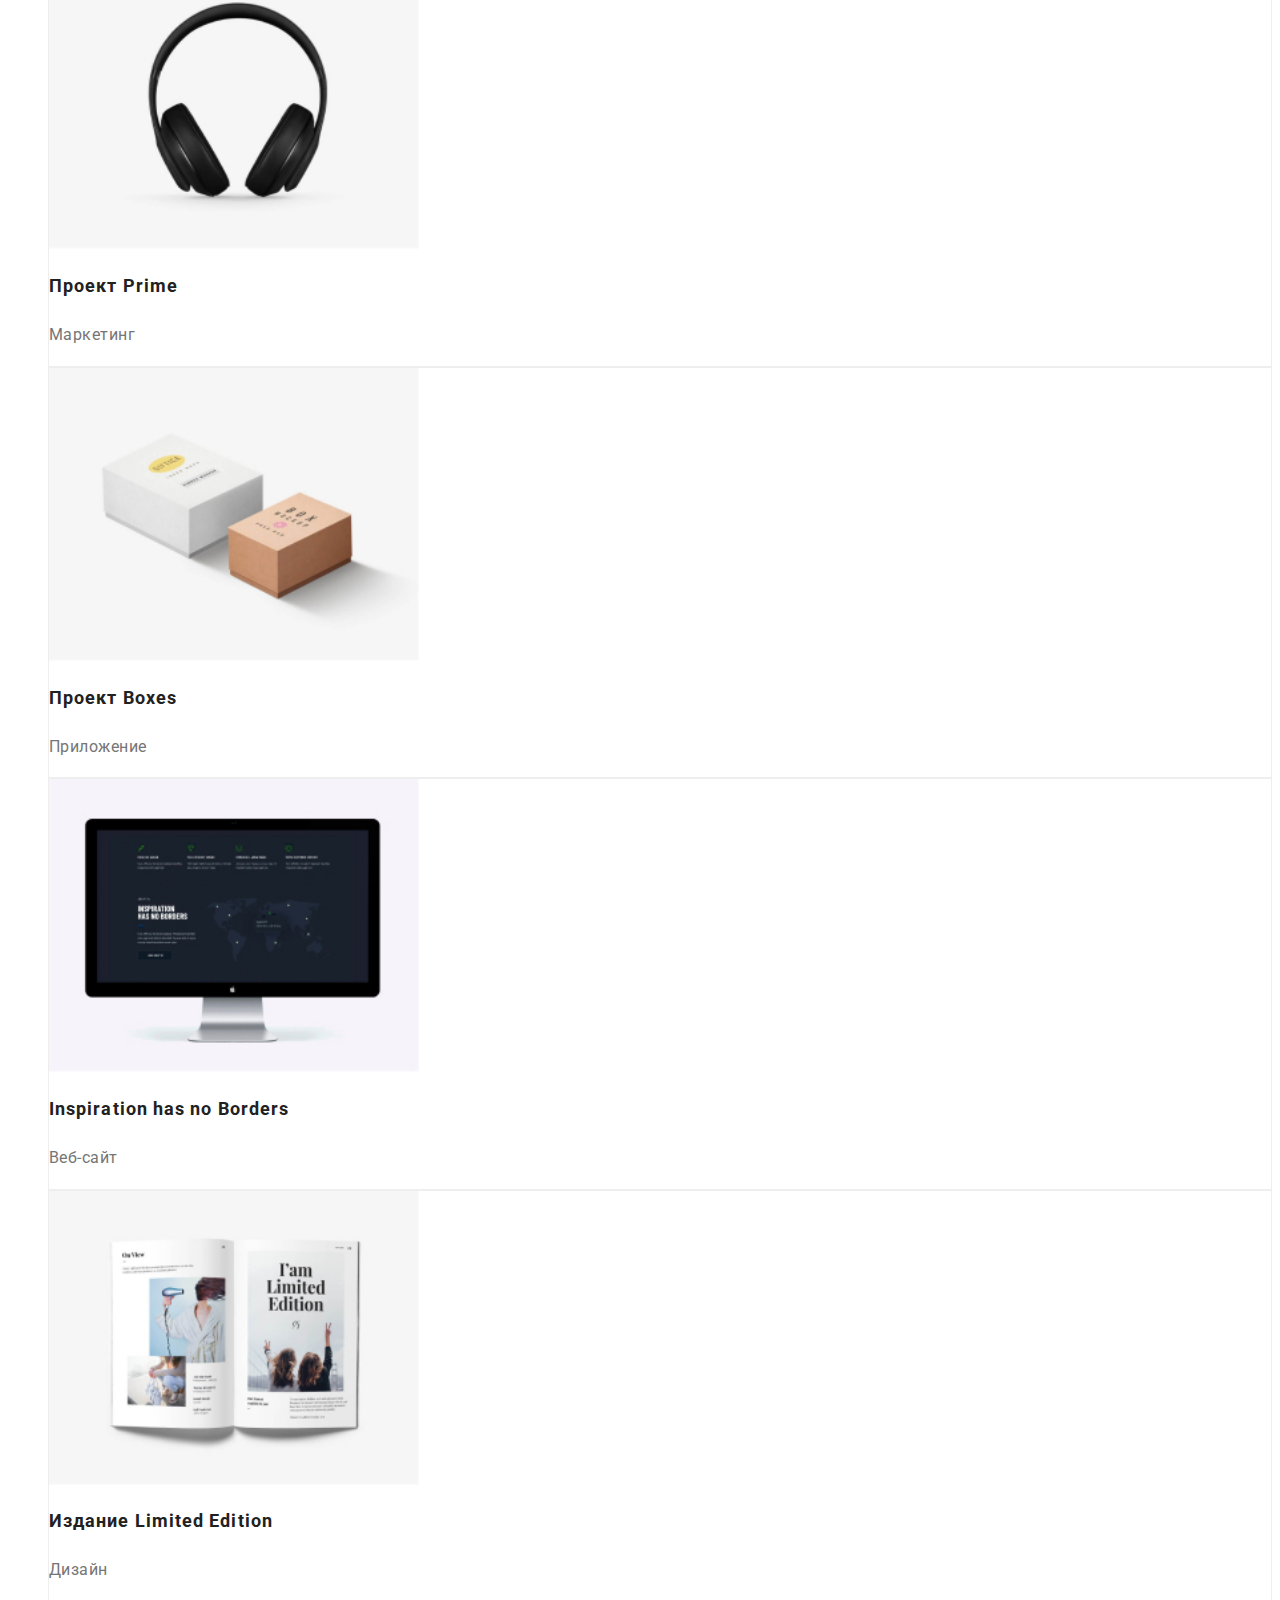
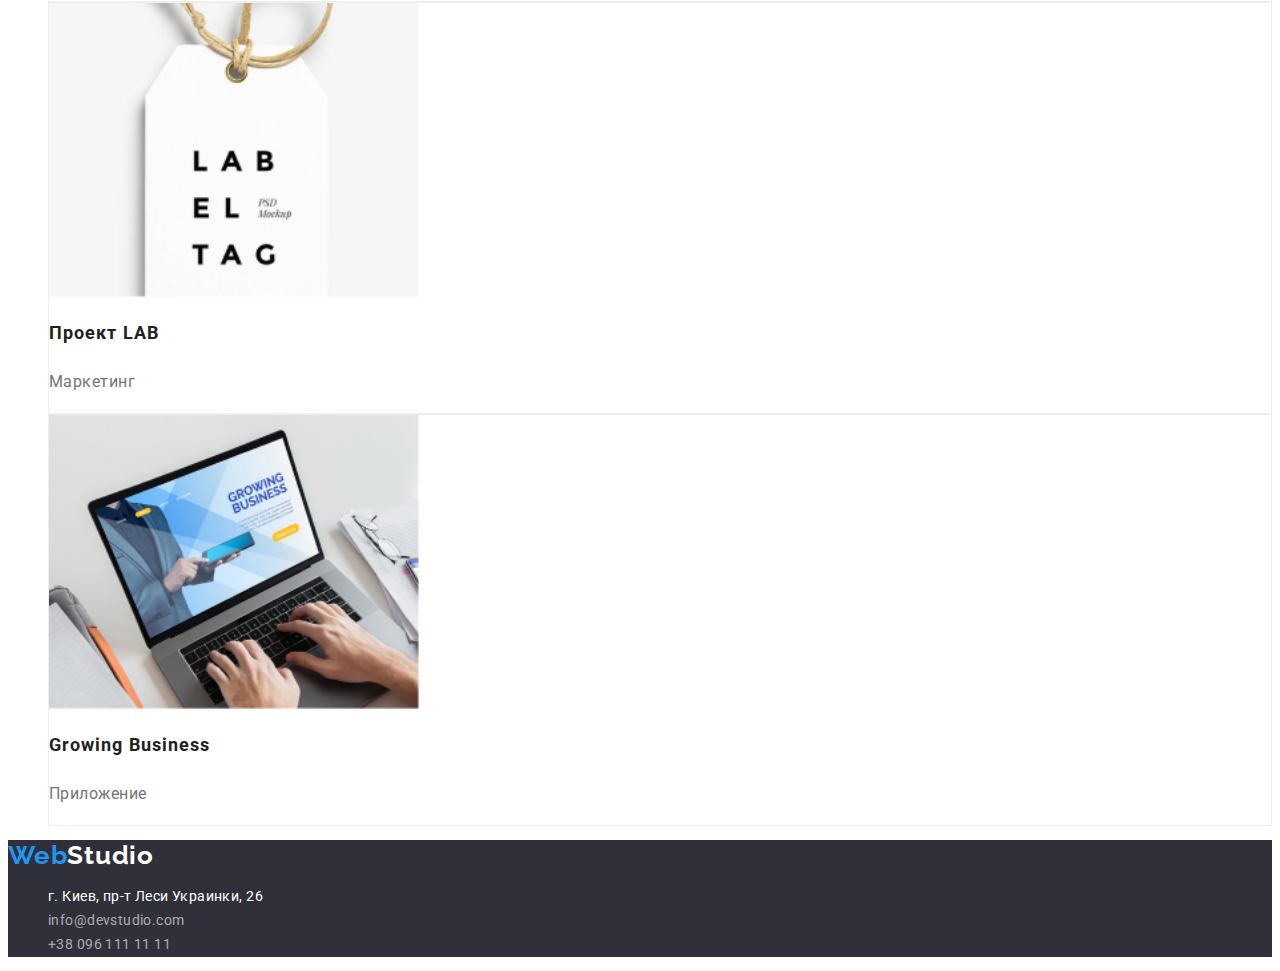
==== commit c994f33f: "update" ====
--- a/portfolio.html
+++ b/portfolio.html
@@ -18,19 +18,19 @@
     <header class="header">
         <a class="logo" href="./index.html">Web<span class="logopart-black">Studio</span></a>
         <nav>
-            <ul>
+            <ul class="list">
                 <li>
                     <a class="nav" href="./index.html">Студия</a>
                 </li>
                 <li>
-                    <a class="active-page" href="./portfolio.html">Портфолио</a>
+                    <a class="active-page"" href=" ./portfolio.html">Портфолио</a>
                 </li>
                 <li>
                     <a class="nav" href="#">Контакты</a>
                 </li>
             </ul>
         </nav>
-        <ul>
+        <ul class="list">
             <li>
                 <a class="contacts" href="mailto:info@devstudio.com">info@devstudio.com</a>
             </li>
@@ -42,7 +42,7 @@
 
     <main>
         <section class="visually-hidden">
-            <h2>Портфолио навигация</h2>
+            <h1>Портфолио</h1>
         </section>
         <ul class="list">
             <li>
@@ -62,84 +62,78 @@
             </li>
         </ul>
         </section>
-
-
-        <section>
-            <h1 class="visually-hidden">Примеры работ</h1>
-            <ul>
-                <li class="example-card">
-                    <img src="./images/technocrack.jpg" alt="лаптоп с открытым вебсайтом" width="370" height="294">
-                    <h3 class="example-card-name">Технокряк</h3>
-                    <p class="example-card-descr">Веб-сайт</p>
-                </li>
-                <li class="example-card">
-                    <img src="./images/basketball.jpg" alt="баскетболисты команд New Orlean и Golden Star в прыжке"
-                        width="370" height="294">
-                    <h3 class="example-card-name">Постер New Orlean vs Golden Star</h3>
-                    <p class="example-card-descr">Дизайн</p>
-                </li>
-                <li class="example-card">
-                    <img src="./images/seafood.jpg" alt="лого ресторана в виде рыбы" width="370" height="294">
-                    <h3 class="example-card-name">Ресторан Seafood</h3>
-                    <p class="example-card-descr">Приложение</p>
-                </li>
-                <li class="example-card">
-                    <img src="./images/prime.jpg" alt="полноразмерные черные наушники-чаши" width="370" height="294">
-                    <h3 class="example-card-name">Проект Prime</h3>
-                    <p class="example-card-descr">Маркетинг</p>
-                </li>
-                <li class="example-card">
-                    <img src="./images/boxes.jpg" alt="две упаковочные коробки" width="370" height="294">
-                    <h3 class="example-card-name">Проект Boxes</h3>
-                    <p class="example-card-descr">Приложение</p>
-                </li>
-                <li class="example-card">
-                    <img src="./images/inspirationsite.jpg" alt="настольный компьютер моноблок с открытым сайтом"
-                        width="370" height="294">
-                    <h3 class="example-card-name">Inspiration has no Borders</h3>
-                    <p class="example-card-descr">Веб-сайт</p>
-                </li>
-                <li class="example-card">
-                    <img src="./images/limited-edition.jpg" alt="открытый журнал на столе" width="370" height="294">
-                    <h3 class="example-card-name">Издание Limited Edition</h3>
-                    <p class="example-card-descr">Дизайн</p>
-                </li>
-                <li class="example-card">
-                    <img src="./images/lab-project.jpg" alt="таг-хенгер с надписью LAB" width="370" height="294">
-                    <h3 class="example-card-name">Проект LAB</h3>
-                    <p class="example-card-descr">Маркетинг</p>
-                </li>
-                <li class="example-card">
-                    <img src="./images/growing-business.jpg" alt="руки при работе на лаптопе" width="370" height="294">
-                    <h3 class="example-card-name">Growing Business</h3>
-                    <p class="example-card-descr">Приложение</p>
-                </li>
-            </ul>
+        <ul class="list">
+            <li class="example-card">
+                <img src="./images/technocrack.jpg" alt="лаптоп с открытым вебсайтом" width="370" height="294">
+                <h2 class="example-card-name">Технокряк</h2>
+                <p class="example-card-descr">Веб-сайт</p>
+            </li>
+            <li class="example-card">
+                <img src="./images/basketball.jpg" alt="баскетболисты команд New Orlean и Golden Star в прыжке"
+                    width="370" height="294">
+                <h2 class="example-card-name">Постер New Orlean vs Golden Star</h2>
+                <p class="example-card-descr">Дизайн</p>
+            </li>
+            <li class="example-card">
+                <img src="./images/seafood.jpg" alt="лого ресторана в виде рыбы" width="370" height="294">
+                <h2 class="example-card-name">Ресторан Seafood</h2>
+                <p class="example-card-descr">Приложение</p>
+            </li>
+            <li class="example-card">
+                <img src="./images/prime.jpg" alt="полноразмерные черные наушники-чаши" width="370" height="294">
+                <h2 class="example-card-name">Проект Prime</h2>
+                <p class="example-card-descr">Маркетинг</p>
+            </li>
+            <li class="example-card">
+                <img src="./images/boxes.jpg" alt="две упаковочные коробки" width="370" height="294">
+                <h2 class="example-card-name">Проект Boxes</h2>
+                <p class="example-card-descr">Приложение</p>
+            </li>
+            <li class="example-card">
+                <img src="./images/inspirationsite.jpg" alt="настольный компьютер моноблок с открытым сайтом"
+                    width="370" height="294">
+                <h2 class="example-card-name">Inspiration has no Borders</h2>
+                <p class="example-card-descr">Веб-сайт</p>
+            </li>
+            <li class="example-card">
+                <img src="./images/limited-edition.jpg" alt="открытый журнал на столе" width="370" height="294">
+                <h2 class="example-card-name">Издание Limited Edition</h2>
+                <p class="example-card-descr">Дизайн</p>
+            </li>
+            <li class="example-card">
+                <img src="./images/lab-project.jpg" alt="таг-хенгер с надписью LAB" width="370" height="294">
+                <h2 class="example-card-name">Проект LAB</h2>
+                <p class="example-card-descr">Маркетинг</p>
+            </li>
+            <li class="example-card">
+                <img src="./images/growing-business.jpg" alt="руки при работе на лаптопе" width="370" height="294">
+                <h2 class="example-card-name">Growing Business</h2>
+                <p class="example-card-descr">Приложение</p>
+            </li>
+        </ul>
         </section>
 
     </main>
+
     <footer>
-        <ul>
-            <li>
-                <a class="logo" href="./index.html">Web<span class="logopart-white">Studio</span></a>
-                <address><a class="address" href="https://goo.gl/maps/pX6Tc8cu8p1majoq9" target="_blank"
+        <a class="logo" href="./index.html">Web<span class="logopart-white">Studio</span></a>
+        <address>
+            <ul class="list">
+                <li>
+                    <a class="address" href="https://goo.gl/maps/pX6Tc8cu8p1majoq9" target="_blank"
                         rel="noopener noreferrer">г.
                         Киев, пр-т
                         Леси Украинки,
                         26</>
-                </address>
-            </li>
-            <li>
-                <a class="footer-contacts" href="mailto:info@devstudio.com">info@devstudio.com</a>
-            </li>
-            <li>
-                <a class="footer-contacts" href="tel:+380961111111">+38 096 111 11 11</a>
-            </li>
-        </ul>
-
-
-
-
+                </li>
+                <li>
+                    <a class="footer-contacts" href="mailto:info@devstudio.com">info@devstudio.com</a>
+                </li>
+                <li>
+                    <a class="footer-contacts" href="tel:+380961111111">+38 096 111 11 11</a>
+                </li>
+            </ul>
+        </address>
     </footer>
 </body>
 
--- a/css/styles.css
+++ b/css/styles.css
@@ -2,18 +2,19 @@
     --primary-color: #212121;
     --secondary-color: #757575;
     --tertiary-color: #FFFFFF;
+    --tertiary-color-alpha: #FFFFFF, 0.6;
     --background-color-primary: #E5E5E5;
     --background-color-secondary: #F5F4FA;
     --background-color-footer: #2F303A;
     --accent-color: #2196F3;
-}
-
-* {
+    --color-grey: #ECECEC;
+}
+
+body {
     color: var(--primary-color);
+    background-color: var(--tertiary-color);
     font-family: "Roboto", "Sans serif";
-    text-decoration: none;
-    list-style: none;
-    list-style-type: none;
+    font-size: 14px;
 }
 
 a:hover,
@@ -26,9 +27,10 @@
     font-style: normal;
     font-weight: 700;
     font-size: 26px;
-    line-height: 1.19em;
+    line-height: 1.19;
     letter-spacing: 0.03em;
     color: var(--accent-color);
+    text-decoration: none;
 }
 
 .logopart-black {
@@ -42,59 +44,65 @@
 }
 
 .header {
-    width: 1600px;
-    height: 80px;
     background-color: var(--tertiary-color);
-    margin-bottom: 100px;
+    margin-bottom: 10px;
 }
 
 .nav {
-    font-weight: 500;
-    font-size: 14px;
-    line-height: 1.14em;
+    text-decoration: none;
+    font-weight: 500;
+    font-size: 14px;
+    line-height: 1.14;
     letter-spacing: 0.02em;
-    color: var(--primary-color)
+    color: var(--primary-color);
+
+
 }
 
 .contacts {
     font-weight: 500;
     font-size: 14px;
-    line-height: 1.14em;
+    line-height: 1.14;
     letter-spacing: 0.02em;
-    color: var(--secondary-color)
+    color: var(--secondary-color);
+    text-decoration: none;
 }
 
 .active-page {
-    font-weight: 500;
-    font-size: 14px;
-    line-height: 1.14em;
+    text-decoration: none;
+    font-weight: 500;
+    font-size: 14px;
+    line-height: 1.14;
     letter-spacing: 0.02em;
     color: var(--accent-color);
 }
 
+.list {
+    list-style: none;
+    list-style-type: none;
+}
+
 .hero-background {
-    width: 1600px;
-    height: 200px;
     background: var(--background-color-footer);
 }
 
 .hero {
+    color: var(--tertiary-color);
     font-weight: 900;
     font-size: 44px;
-    line-height: 1.36em;
+    line-height: 1.36;
     text-align: center;
     letter-spacing: 0.06em;
     text-transform: uppercase;
-    color: var(--tertiary-color);
+
 }
 
 .button {
     color: var(--tertiary-color);
     background-color: var(--accent-color);
-    font-style: normal;
-    font-weight: 700;
-    font-size: 16px;
-    line-height: 1.87em;
+    font-weight: 700;
+    font-size: 16px;
+    line-height: 1.87;
     display: flex;
     align-items: center;
     text-align: center;
@@ -102,20 +110,21 @@
     box-shadow: 0px 4px 4px rgba(0, 0, 0, 0.15);
     border-radius: 4px;
     border: none;
+    cursor: pointer;
 }
 
 .button:hover,
 .button:focus {
-    background-color: var(--secondary-color);
-    cursor: pointer;
+    background-color: #188CE8;
 }
 
 .buttons-portfolio {
     background-color: var(--background-color-secondary);
-    font-style: normal;
-    font-weight: 500;
-    font-size: 16px;
-    line-height: 1.62em;
+    font-family: "Roboto", "Sans-serif";
+    font-style: normal;
+    font-weight: 500;
+    font-size: 16px;
+    line-height: 1.62;
     display: inline-flexbox;
     align-items: center;
     text-align: center;
@@ -146,22 +155,16 @@
     overflow: hidden;
 }
 
-.benefits {
-    background-color: var(--background-color-primary);
-    width: 1600px;
-}
-
 .benefits-h {
     font-weight: 700;
     font-size: 14px;
-    line-height: 1.14em;
+    line-height: 1.14;
     letter-spacing: 0.03em;
     text-transform: uppercase;
 }
 
 .benefits-p {
     color: var(--secondary-color);
-    font-weight: 400;
     font-size: 14px;
     line-height: 1.71em;
     letter-spacing: 0.03em;
@@ -170,13 +173,12 @@
 .whatwedo-h {
     font-weight: 700;
     font-size: 36px;
-    line-height: 1.16em;
+    line-height: 1.16;
     text-align: center;
     letter-spacing: 0.03em;
 }
 
 .our-team {
-    width: 1600px;
     background-color: var(--background-color-secondary);
 }
 
@@ -184,60 +186,47 @@
     background-color: var(--tertiary-color);
     box-shadow: 0px 1px 3px rgba(0, 0, 0, 0.12), 0px 1px 1px rgba(0, 0, 0, 0.14), 0px 2px 1px rgba(0, 0, 0, 0.2);
     border-radius: 0px 0px 4px 4px;
-    width: 270px;
-    height: 368px;
-    left: 215px;
-    top: 1635px;
 }
 
 .our-team-member {
     font-weight: 500;
     font-size: 16px;
-    line-height: 1.19em;
+    line-height: 1.19;
     text-align: center;
     letter-spacing: 0.03em;
 }
 
 .our-team-member-descr {
     color: var(--secondary-color);
-    font-weight: 400;
-    font-size: 16px;
-    line-height: 1.19em;
+    font-size: 16px;
+    line-height: 1.19;
     text-align: center;
     letter-spacing: 0.03em;
 }
 
 footer {
     background-color: var(--background-color-footer);
-    width: 1600px;
-    height: 252px;
-    left: 0px;
-    top: 2097px;
 }
 
 .address {
     color: var(--tertiary-color);
     font-style: normal;
-    font-weight: 400;
-    font-size: 14px;
-    line-height: 1.71em;
-    letter-spacing: 0.03em;
+    font-size: 14px;
+    line-height: 1.71;
+    letter-spacing: 0.03em;
+    text-decoration: none;
 }
 
 .footer-contacts {
-    font-weight: 400;
-    font-size: 14px;
-    line-height: 1.71em;
+    font-style: normal;
+    font-size: 14px;
+    line-height: 1.71;
     letter-spacing: 0.03em;
     color: rgba(255, 255, 255, 0.6);
+    text-decoration: none;
 }
 
 .example-card {
-    width: 370px;
-    height: 404px;
-    left: 215px;
-    top: 262px;
-
     background: var(--tertiary-color);
     border: 1px solid #EEEEEE;
 }
@@ -245,14 +234,13 @@
 .example-card-name {
     font-weight: 700;
     font-size: 18px;
-    line-height: 2em;
+    line-height: 2;
     letter-spacing: 0.06em;
 }
 
 .example-card-descr {
     color: var(--secondary-color);
-    font-weight: 400;
-    font-size: 16px;
-    line-height: 1.87em;
+    font-size: 16px;
+    line-height: 1.87;
     letter-spacing: 0.03em;
 }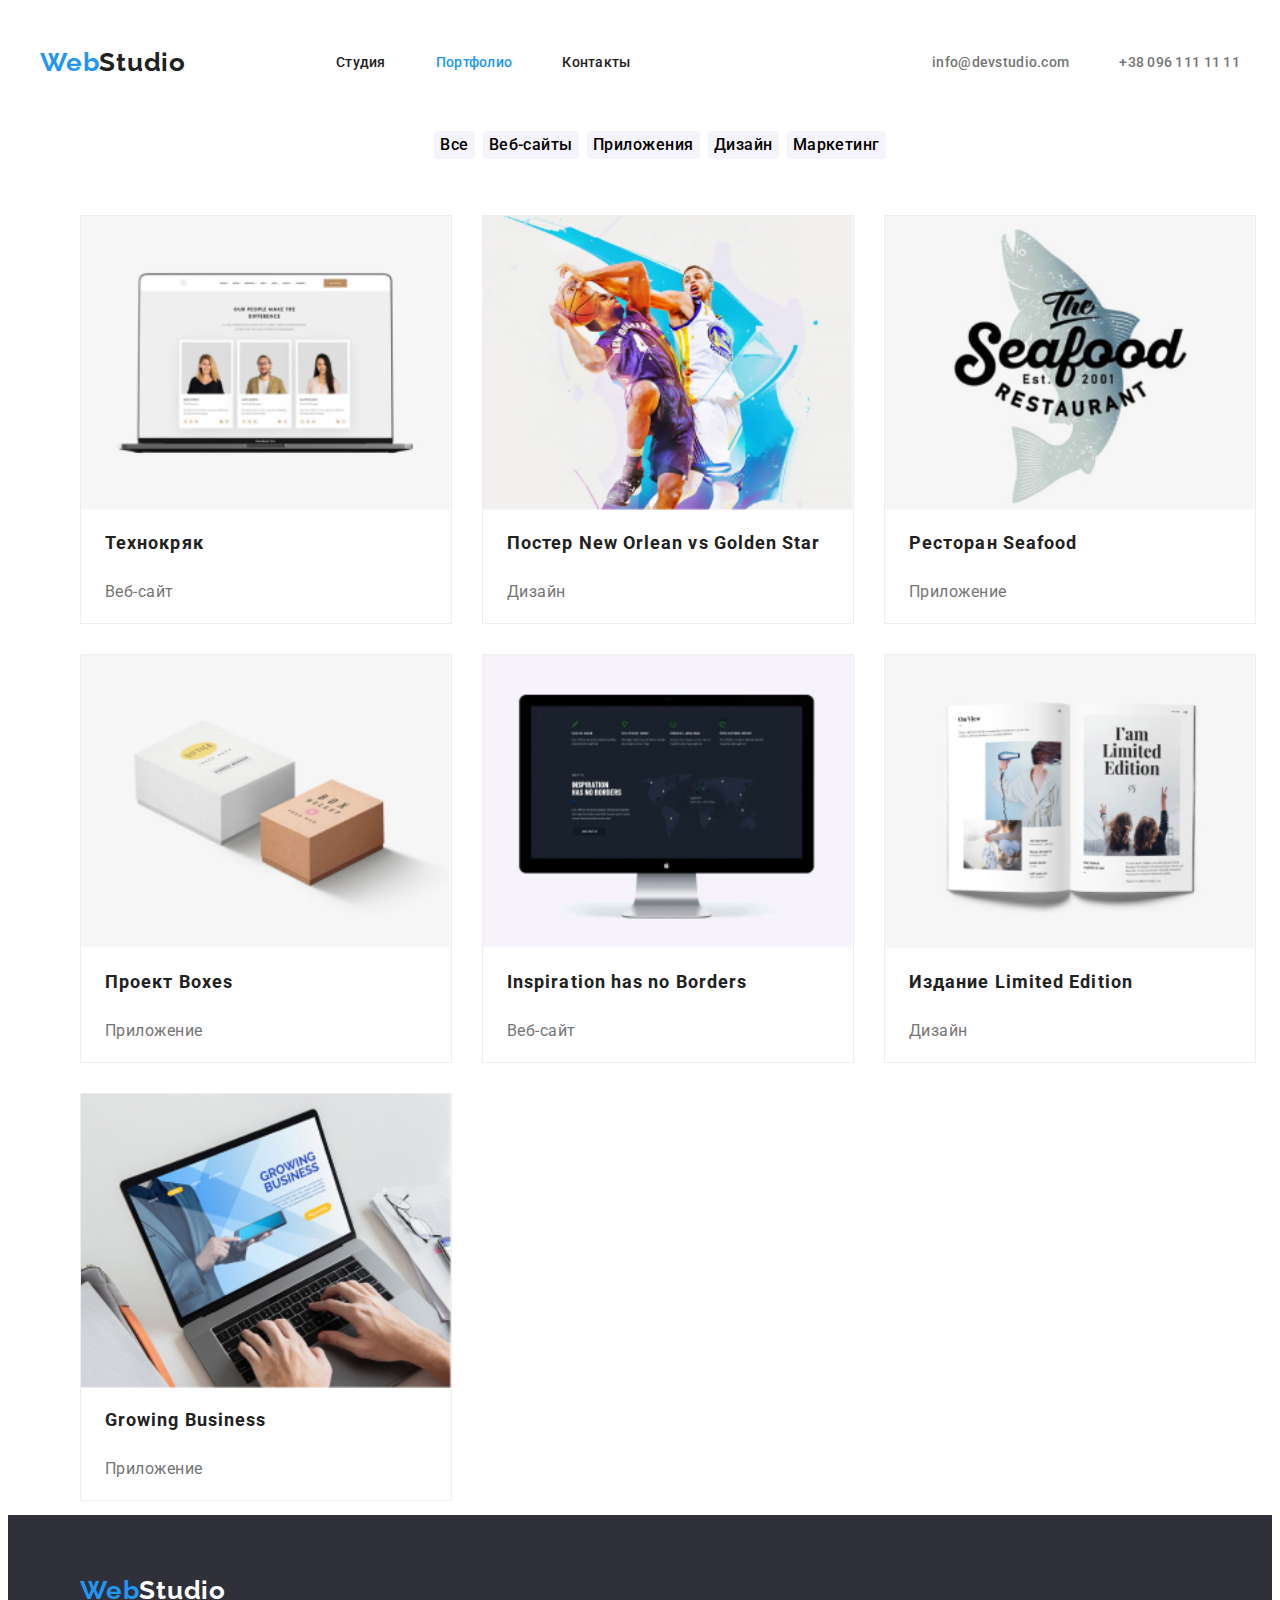
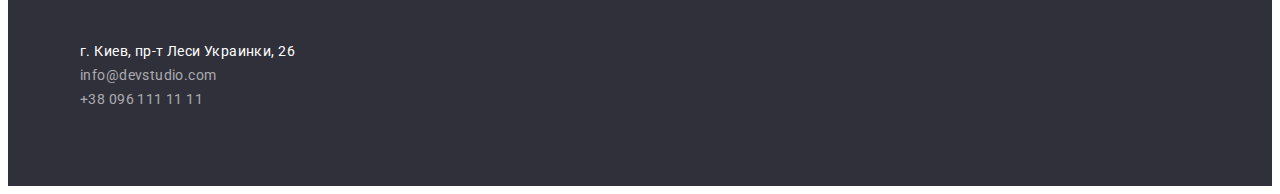
==== commit 3d3124b1: "hw3" ====
--- a/portfolio.html
+++ b/portfolio.html
@@ -11,129 +11,171 @@
     <link
         href="https://fonts.googleapis.com/css2?family=Raleway:wght@700&family=Roboto:wght@400;500;700;900&display=swap"
         rel="stylesheet">
+    <link rel="stylesheet" href="https://cdnjs.cloudflare.com/ajax/libs/modern-normalize/1.1.0/modern-normalize.min.css"
+        integrity="sha512-wpPYUAdjBVSE4KJnH1VR1HeZfpl1ub8YT/NKx4PuQ5NmX2tKuGu6U/JRp5y+Y8XG2tV+wKQpNHVUX03MfMFn9Q=="
+        crossorigin="anonymous" referrerpolicy="no-referrer" />
     <link rel="stylesheet" href="./css/styles.css">
 </head>
 
 <body>
-    <header class="header">
-        <a class="logo" href="./index.html">Web<span class="logopart-black">Studio</span></a>
-        <nav>
-            <ul class="list">
+    <div class="container">
+        <header class="header container-header">
+            <a class="logo" href="./index.html">Web<span class="logopart-black">Studio</span></a>
+            <nav>
+                <ul class="list container-header-nav">
+                    <li>
+                        <a class="nav" href="./index.html">Студия</a>
+                    </li>
+                    <li>
+                        <a class="active-page"" href=" ./portfolio.html">Портфолио</a>
+                    </li>
+                    <li>
+                        <a class="nav " href="#">Контакты</a>
+                    </li>
+                </ul>
+            </nav>
+            <ul class="list container-header-contacts">
                 <li>
-                    <a class="nav" href="./index.html">Студия</a>
+                    <a class="contacts" href="mailto:info@devstudio.com">info@devstudio.com</a>
                 </li>
                 <li>
-                    <a class="active-page"" href=" ./portfolio.html">Портфолио</a>
+                    <a class="contacts" href="tel:+38096111111">+38 096 111 11 11</a>
+                </li>
+            </ul>
+        </header>
+    </div>
+
+    <main>
+
+        <section>
+
+            <h1 class=" visually-hidden">Портфолио</h1>
+            <ul class="list container-buttons">
+                <li>
+                    <button class="buttons-portfolio" type="button">Все</button>
                 </li>
                 <li>
-                    <a class="nav" href="#">Контакты</a>
+                    <button class="buttons-portfolio" type="button">Веб-сайты</button>
+                </li>
+                <li>
+                    <button class="buttons-portfolio" type="button">Приложения</button>
+                </li>
+                <li>
+                    <button class="buttons-portfolio" type="button">Дизайн</button>
+                </li>
+                <li>
+                    <button class="buttons-portfolio" type="button">Маркетинг</button>
                 </li>
             </ul>
-        </nav>
-        <ul class="list">
-            <li>
-                <a class="contacts" href="mailto:info@devstudio.com">info@devstudio.com</a>
-            </li>
-            <li>
-                <a class="contacts" href="tel:+38096111111">+38 096 111 11 11</a>
-            </li>
-        </ul>
-    </header>
 
-    <main>
-        <section class="visually-hidden">
-            <h1>Портфолио</h1>
+            <div class="container">
+                <ul class="list container-example-cards">
+                    <li class="example-card">
+                        <img src="./images/technocrack.jpg" alt="лаптоп с открытым вебсайтом" width="370" height="294">
+                        <div class="container-example-card-descr">
+                            <h2 class="example-card-name">Технокряк</h2>
+                            <p class="example-card-descr">Веб-сайт</p>
+                        </div>
+                    </li>
+                    <li class="example-card">
+                        <img src="./images/basketball.jpg" alt="баскетболисты команд New Orlean и Golden Star в прыжке"
+                            width="370" height="294">
+                        <div class="container-example-card-descr">
+                            <h2 class="example-card-name">Постер New Orlean vs Golden Star</h2>
+                            <p class="example-card-descr">Дизайн</p>
+                        </div>
+                    </li>
+
+                    <li class="example-card">
+                        <img src="./images/seafood.jpg" alt="лого ресторана в виде рыбы" width="370" height="294">
+                        <div class="container-example-card-descr">
+                            <h2 class="example-card-name">Ресторан Seafood</h2>
+                            <p class="example-card-descr">Приложение</p>
+                        </div>
+                    </li>
+
+                    <li class="example-card">
+                        <img src="./images/prime.jpg" alt="полноразмерные черные наушники-чаши" width="370"
+                            height="294">
+                        <div class="container-example-card-descr">
+                            <h2 class="example-card-name">Проект Prime</h2>
+                            <p class="example-card-descr">Маркетинг</p>
+                        </div>
+                    </li>
+
+                    <li class="example-card">
+                        <img src="./images/boxes.jpg" alt="две упаковочные коробки" width="370" height="294">
+                        <div class="container-example-card-descr">
+                            <h2 class="example-card-name">Проект Boxes</h2>
+                            <p class="example-card-descr">Приложение</p>
+                        </div>
+                    </li>
+
+                    <li class="example-card">
+                        <img src="./images/inspirationsite.jpg" alt="настольный компьютер моноблок с открытым сайтом"
+                            width="370" height="294">
+                        <div class="container-example-card-descr">
+                            <h2 class="example-card-name">Inspiration has no Borders</h2>
+                            <p class="example-card-descr">Веб-сайт</p>
+                        </div>
+                    </li>
+                    <li class="example-card">
+                        <img src="./images/limited-edition.jpg" alt="открытый журнал на столе" width="370" height="294">
+                        <div class="container-example-card-descr">
+                            <h2 class="example-card-name">Издание Limited Edition</h2>
+                            <p class="example-card-descr">Дизайн</p>
+                        </div>
+                    </li>
+                    <li class="example-card">
+                        <img src="./images/lab-project.jpg" alt="таг-хенгер с надписью LAB" width="370" height="294">
+                        <div class="container-example-card-descr">
+                            <h2 class="example-card-name">Проект LAB</h2>
+                            <p class="example-card-descr">Маркетинг</p>
+                        </div>
+                    </li>
+
+                    <li class="example-card">
+                        <img src="./images/growing-business.jpg" alt="руки при работе на лаптопе" width="370"
+                            height="294">
+                        <div class="container-example-card-descr">
+                            <h2 class="example-card-name">Growing Business</h2>
+                            <p class="example-card-descr">Приложение</p>
+                        </div>
+
+                    </li>
+                </ul>
+            </div>
         </section>
-        <ul class="list">
-            <li>
-                <button class="buttons-portfolio" type="button">Все</button>
-            </li>
-            <li>
-                <button class="buttons-portfolio" type="button">Веб-сайты</button>
-            </li>
-            <li>
-                <button class="buttons-portfolio" type="button">Приложения</button>
-            </li>
-            <li>
-                <button class="buttons-portfolio" type="button">Дизайн</button>
-            </li>
-            <li>
-                <button class="buttons-portfolio" type="button">Маркетинг</button>
-            </li>
-        </ul>
-        </section>
-        <ul class="list">
-            <li class="example-card">
-                <img src="./images/technocrack.jpg" alt="лаптоп с открытым вебсайтом" width="370" height="294">
-                <h2 class="example-card-name">Технокряк</h2>
-                <p class="example-card-descr">Веб-сайт</p>
-            </li>
-            <li class="example-card">
-                <img src="./images/basketball.jpg" alt="баскетболисты команд New Orlean и Golden Star в прыжке"
-                    width="370" height="294">
-                <h2 class="example-card-name">Постер New Orlean vs Golden Star</h2>
-                <p class="example-card-descr">Дизайн</p>
-            </li>
-            <li class="example-card">
-                <img src="./images/seafood.jpg" alt="лого ресторана в виде рыбы" width="370" height="294">
-                <h2 class="example-card-name">Ресторан Seafood</h2>
-                <p class="example-card-descr">Приложение</p>
-            </li>
-            <li class="example-card">
-                <img src="./images/prime.jpg" alt="полноразмерные черные наушники-чаши" width="370" height="294">
-                <h2 class="example-card-name">Проект Prime</h2>
-                <p class="example-card-descr">Маркетинг</p>
-            </li>
-            <li class="example-card">
-                <img src="./images/boxes.jpg" alt="две упаковочные коробки" width="370" height="294">
-                <h2 class="example-card-name">Проект Boxes</h2>
-                <p class="example-card-descr">Приложение</p>
-            </li>
-            <li class="example-card">
-                <img src="./images/inspirationsite.jpg" alt="настольный компьютер моноблок с открытым сайтом"
-                    width="370" height="294">
-                <h2 class="example-card-name">Inspiration has no Borders</h2>
-                <p class="example-card-descr">Веб-сайт</p>
-            </li>
-            <li class="example-card">
-                <img src="./images/limited-edition.jpg" alt="открытый журнал на столе" width="370" height="294">
-                <h2 class="example-card-name">Издание Limited Edition</h2>
-                <p class="example-card-descr">Дизайн</p>
-            </li>
-            <li class="example-card">
-                <img src="./images/lab-project.jpg" alt="таг-хенгер с надписью LAB" width="370" height="294">
-                <h2 class="example-card-name">Проект LAB</h2>
-                <p class="example-card-descr">Маркетинг</p>
-            </li>
-            <li class="example-card">
-                <img src="./images/growing-business.jpg" alt="руки при работе на лаптопе" width="370" height="294">
-                <h2 class="example-card-name">Growing Business</h2>
-                <p class="example-card-descr">Приложение</p>
-            </li>
-        </ul>
-        </section>
+
+
 
     </main>
 
     <footer>
-        <a class="logo" href="./index.html">Web<span class="logopart-white">Studio</span></a>
-        <address>
-            <ul class="list">
-                <li>
-                    <a class="address" href="https://goo.gl/maps/pX6Tc8cu8p1majoq9" target="_blank"
-                        rel="noopener noreferrer">г.
-                        Киев, пр-т
-                        Леси Украинки,
-                        26</>
-                </li>
-                <li>
-                    <a class="footer-contacts" href="mailto:info@devstudio.com">info@devstudio.com</a>
-                </li>
-                <li>
-                    <a class="footer-contacts" href="tel:+380961111111">+38 096 111 11 11</a>
-                </li>
-            </ul>
-        </address>
+        <div class="container">
+            <div class="footer-logo">
+                <a class="logo" href="./index.html">Web<span class="logopart-white">Studio</span></a>
+            </div>
+            <div class="footer-info">
+                <address>
+                    <ul class="list">
+                        <li>
+                            <a class="address" href="https://goo.gl/maps/pX6Tc8cu8p1majoq9" target="_blank"
+                                rel="noopener noreferrer">г.
+                                Киев, пр-т
+                                Леси Украинки,
+                                26</>
+                        </li>
+                        <li>
+                            <a class="footer-contacts" href="mailto:info@devstudio.com">info@devstudio.com</a>
+                        </li>
+                        <li>
+                            <a class="footer-contacts" href="tel:+380961111111">+38 096 111 11 11</a>
+                        </li>
+                    </ul>
+                </address>
+            </div>
+        </div>
     </footer>
 </body>
 
--- a/css/styles.css
+++ b/css/styles.css
@@ -7,14 +7,17 @@
     --background-color-secondary: #F5F4FA;
     --background-color-footer: #2F303A;
     --accent-color: #2196F3;
+    --button-accent-color: #188CE8;
+    --box-shadow-color: rgba(0, 0, 0, 0.15);
     --color-grey: #ECECEC;
 }
 
 body {
     color: var(--primary-color);
     background-color: var(--tertiary-color);
-    font-family: "Roboto", "Sans serif";
-    font-size: 14px;
+    font-family: Roboto, sans-serif;
+    font-size: 14px;
+    letter-spacing: 0.03em;
 }
 
 a:hover,
@@ -23,7 +26,7 @@
 }
 
 .logo {
-    font-family: 'Raleway';
+    font-family: Raleway;
     font-style: normal;
     font-weight: 700;
     font-size: 26px;
@@ -34,12 +37,12 @@
 }
 
 .logopart-black {
-    font-family: 'Raleway';
+    font-family: Raleway;
     color: var(--primary-color);
 }
 
 .logopart-white {
-    font-family: 'Raleway';
+    font-family: Raleway;
     color: var(--tertiary-color);
 }
 
@@ -84,6 +87,7 @@
 
 .hero-background {
     background: var(--background-color-footer);
+    height: 600px;
 }
 
 .hero {
@@ -94,51 +98,58 @@
     text-align: center;
     letter-spacing: 0.06em;
     text-transform: uppercase;
-
+    padding-top: 222px;
+}
+
+.hero-container {
+    align-items: center;
+    justify-content: center;
 }
 
 .button {
     color: var(--tertiary-color);
     background-color: var(--accent-color);
+    font-family: Roboto, sans-serif;
     font-weight: 700;
     font-size: 16px;
     line-height: 1.87;
-    display: flex;
     align-items: center;
     text-align: center;
     letter-spacing: 0.06em;
-    box-shadow: 0px 4px 4px rgba(0, 0, 0, 0.15);
+    box-shadow: 0px 4px 4px var(--box-shadow-color);
     border-radius: 4px;
     border: none;
     cursor: pointer;
+    display: flex;
+    margin-left: auto;
+    margin-right: auto;
+
 }
 
 .button:hover,
 .button:focus {
-    background-color: #188CE8;
+    background-color: var(--button-accent-color);
 }
 
 .buttons-portfolio {
     background-color: var(--background-color-secondary);
-    font-family: "Roboto", "Sans-serif";
-    font-style: normal;
+    font-family: Roboto, sans-serif;
     font-weight: 500;
     font-size: 16px;
     line-height: 1.62;
-    display: inline-flexbox;
-    align-items: center;
-    text-align: center;
-    letter-spacing: 0.03em;
-    box-shadow: 0px 4px 4px rgba(0, 0, 0, 0.15);
+    align-items: center;
+    text-align: center;
+    letter-spacing: 0.03em;
     border-radius: 4px;
     border: none;
+    cursor: pointer;
 }
 
 .buttons-portfolio:hover,
 .buttons-portfolio:focus {
     background-color: var(--accent-color);
     color: var(--tertiary-color);
-    cursor: pointer;
+    box-shadow: 0px 4px 4px var(--box-shadow-color);
 }
 
 .visually-hidden {
@@ -176,10 +187,13 @@
     line-height: 1.16;
     text-align: center;
     letter-spacing: 0.03em;
+    padding-top: 94px;
+    padding-bottom: 50px;
 }
 
 .our-team {
     background-color: var(--background-color-secondary);
+    padding-bottom: 50px;
 }
 
 .our-team-card {
@@ -243,4 +257,90 @@
     font-size: 16px;
     line-height: 1.87;
     letter-spacing: 0.03em;
+}
+
+.container {
+    width: 1200px;
+    margin-left: auto;
+    margin-right: auto;
+}
+
+.container-header {
+    align-items: center;
+    display: flex;
+    justify-content: center;
+}
+
+.container-header-nav {
+    align-items: center;
+    display: flex;
+    padding-left: 150px;
+    padding-top: 32px;
+    padding-bottom: 32px;
+    gap: 50px;
+    width: 500px;
+}
+
+.container-header-contacts {
+    display: flex;
+    padding-top: 32px;
+    padding-bottom: 32px;
+    width: 500px;
+    justify-content: flex-end;
+    gap: 50px;
+}
+
+img {
+    display: block;
+}
+
+.container-benefits {
+    display: flex;
+    gap: 30px;
+    margin-left: auto;
+    margin-right: auto;
+    justify-content: center;
+    padding-top: 94px;
+}
+
+.container-whatwedo {
+    display: flex;
+    gap: 50px;
+    justify-content: center;
+}
+
+.container-our-team {
+    display: flex;
+    gap: 50px;
+    justify-content: center;
+}
+
+.footer-logo {
+    padding-top: 60px;
+    padding-bottom: 20px;
+    margin-left: 40px;
+}
+
+.footer-info {
+    padding-bottom: 60px;
+}
+
+.container-buttons {
+    gap: 8px;
+    display: flex;
+    justify-content: center;
+    margin-bottom: 56px;
+}
+
+.container-example-cards {
+    display: flex;
+    flex-wrap: wrap;
+    width: 1600px;
+    gap: 30px;
+    margin-left: auto;
+    margin-right: auto;
+}
+
+.container-example-card-descr {
+    padding-left: 24px;
 }